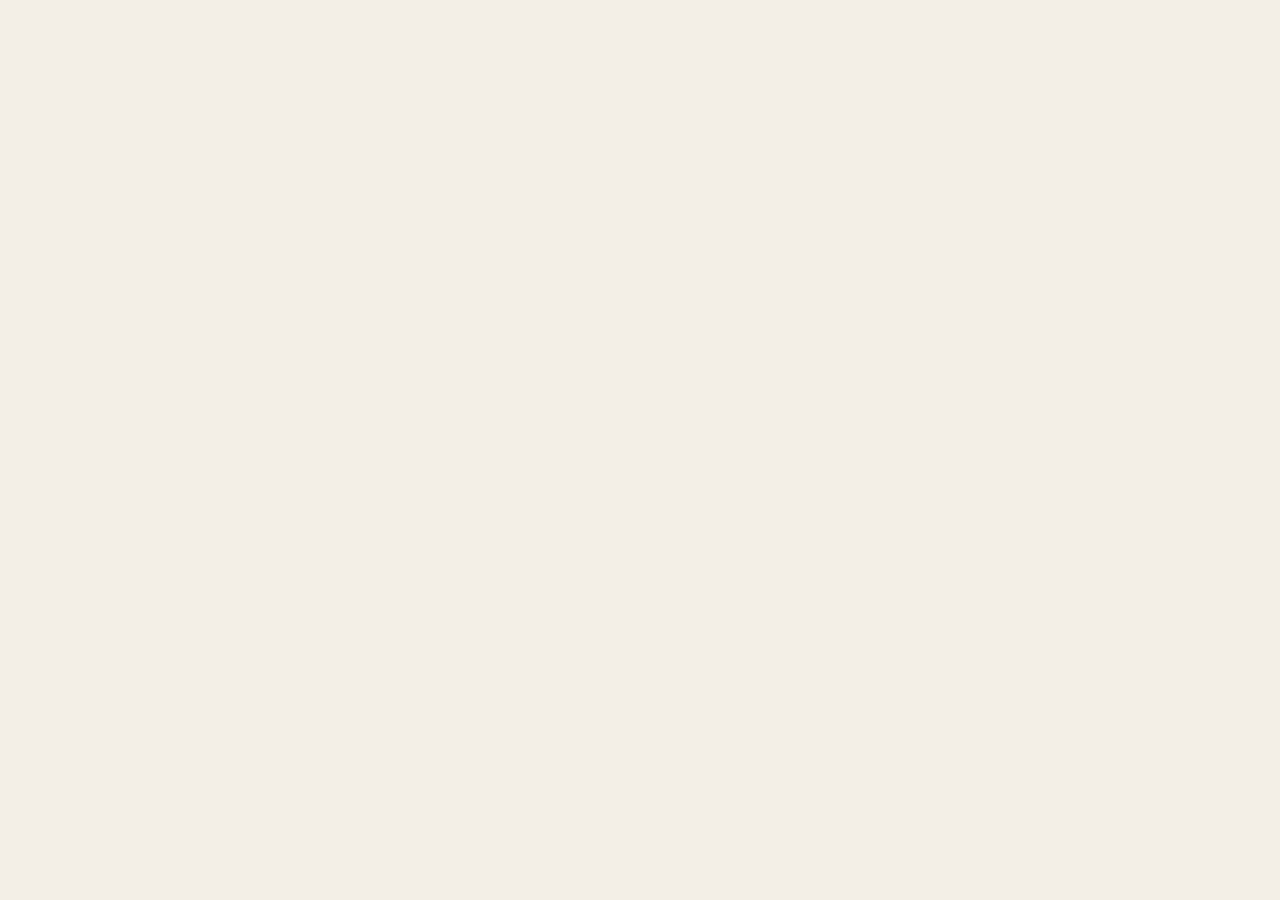
==== proyecto.html @ 6cf25ff2 "style: renderizar cita en el chat como una sutil tarjeta semitransparente" ====
<!DOCTYPE html>
<html lang="es">
<head>
  <meta charset="UTF-8">
  <meta name="viewport" content="width=device-width, initial-scale=1.0, viewport-fit=cover">
  <title>Readily</title>
  <meta name="description" content="Tu lector personal de PDFs con subrayados, notas y chat con IA.">
  <link rel="manifest" href="/manifest.json">
  <meta name="theme-color" content="#201E1B">
  <meta name="apple-mobile-web-app-capable" content="yes">
  <meta name="apple-mobile-web-app-status-bar-style" content="black-translucent">
  <meta name="apple-mobile-web-app-title" content="Readily">
  <link rel="apple-touch-icon" href="/icon-192.png">
  <link rel="stylesheet" href="https://cdn.jsdelivr.net/npm/pdfjs-dist@3.11.174/web/pdf_viewer.min.css">
  <style>
    :root {
      --paper:#F3EFE6;--ink:#262421;--ink-soft:#5B564E;
      --spine:#201E1B;--spine-text:#F3EFE6;
      --accent:#3F6E63;--accent-h:#34594f;--accent-soft:#DCE7E3;
      --line:#DDD5C4;--sidebar-bg:#FBF9F4;
      --serif:Georgia,"Iowan Old Style","Palatino Linotype",serif;
      --sans:-apple-system,BlinkMacSystemFont,"Segoe UI",Roboto,sans-serif;
      --r:10px;--shadow:0 8px 28px rgba(38,36,33,.1);
    }
    *,*::before,*::after{box-sizing:border-box;margin:0;padding:0}
    html,body{height:100%}
    body{font-family:var(--sans);color:var(--ink);background:var(--paper);-webkit-font-smoothing:antialiased}
    #app-root{min-height:100vh;display:flex;flex-direction:column}

    .loading-screen{flex:1;display:flex;flex-direction:column;align-items:center;justify-content:center;gap:18px}
    .spinner{width:38px;height:38px;border:3px solid var(--line);border-top-color:var(--accent);border-radius:50%;animation:spin .75s linear infinite}
    .loading-label{font-size:14px;color:var(--ink-soft)}
    @keyframes spin{to{transform:rotate(360deg)}}

    .screen{flex:1;display:flex;align-items:center;justify-content:center;padding:24px}
    .card{background:#fff;border:1px solid var(--line);border-radius:16px;padding:36px 32px;width:100%;max-width:420px;box-shadow:var(--shadow)}
    .card-logo{font-family:var(--serif);font-style:italic;font-size:30px;color:var(--accent);margin-bottom:2px}
    .card-tagline{color:var(--ink-soft);font-size:13px;margin-bottom:28px}
    .card h2{font-size:18px;font-weight:600;margin-bottom:6px}
    .card-hint{color:var(--ink-soft);font-size:13px;line-height:1.55;margin-bottom:22px}
    .field{margin-bottom:14px}
    .field label{display:block;font-size:12px;font-weight:500;color:var(--ink-soft);margin-bottom:5px}
    .field input{width:100%;padding:10px 13px;border:1px solid var(--line);border-radius:var(--r);font-size:14px;font-family:var(--sans);outline:none;transition:border-color .15s}
    .field input:focus{border-color:var(--accent)}
    .btn-primary{width:100%;background:var(--accent);color:#fff;border:none;padding:12px;border-radius:var(--r);font-size:14px;font-weight:500;cursor:pointer;margin-top:6px;transition:background .15s}
    .btn-primary:hover{background:var(--accent-h)}
    .btn-link{background:none;border:none;color:var(--accent);font-size:13px;cursor:pointer;padding:0;text-decoration:underline;margin-top:16px;display:block}
    .error-msg{color:#B4433A;font-size:13px;margin-top:10px;line-height:1.4}
    .ok-msg{color:var(--accent);font-size:13px;margin-top:10px;line-height:1.4}

    .library-wrap{flex:1;padding:44px 20px 60px;max-width:760px;margin:0 auto;width:100%}
    .library-header{display:flex;justify-content:space-between;align-items:flex-start;margin-bottom:32px}
    .library-title{font-family:var(--serif);font-style:italic;font-weight:400;font-size:30px}
    .library-title span{display:block;font-family:var(--sans);font-style:normal;font-size:13px;color:var(--ink-soft);font-weight:400;margin-top:3px}
    .library-actions{display:flex;gap:12px;align-items:center;margin-top:6px}
    .upload-btn{background:var(--accent);color:#fff;border:none;padding:10px 20px;border-radius:999px;font-size:13px;font-weight:500;cursor:pointer;white-space:nowrap}
    .upload-btn:hover{background:var(--accent-h)}
    .upload-btn input{display:none}
    .logout-link,.disconnect-btn{background:none;border:none;color:var(--ink-soft);font-size:12px;cursor:pointer;text-decoration:underline}
    .upload-progress{font-size:13px;color:var(--ink-soft);margin-bottom:14px;padding:10px 14px;background:#fff;border:1px solid var(--line);border-radius:var(--r);display:none}
    .doc-list{display:flex;flex-direction:column;gap:10px}
    .doc-item{display:flex;justify-content:space-between;align-items:center;background:#fff;border:1px solid var(--line);border-radius:12px;padding:17px 20px;cursor:pointer;transition:background .12s,transform .1s}
    .doc-item:hover{background:var(--accent-soft);transform:translateX(2px)}
    .doc-title{font-size:14px;font-weight:500;margin-bottom:3px}
    .doc-meta{font-size:12px;color:var(--ink-soft)}
    .doc-arrow{color:var(--ink-soft);font-size:18px}
    .empty-lib{color:var(--ink-soft);font-size:14px;text-align:center;padding:64px 20px;line-height:1.8}

    .reader-header{position:sticky;top:0;z-index:20}
    .spine{background:var(--spine);color:var(--spine-text);display:flex;align-items:center;gap:10px;padding:9px 16px;flex-wrap:wrap}
    .brand{font-family:var(--serif);font-style:italic;font-size:18px;margin-right:4px;white-space:nowrap;cursor:pointer;opacity:.85;user-select:none}
    .brand:hover{opacity:1}
    .spine-sep{width:1px;height:20px;background:rgba(255,255,255,.12);flex-shrink:0}
    .spine-btn{background:rgba(255,255,255,.07);border:1px solid rgba(255,255,255,.15);color:var(--spine-text);padding:6px 12px;border-radius:999px;font-size:13px;cursor:pointer;white-space:nowrap;line-height:1}
    .spine-btn:hover{background:rgba(255,255,255,.16)}
    .spine-btn:disabled{opacity:.3;cursor:not-allowed}
    .spine-btn.active{background:rgba(255,255,255,.18);border-color:rgba(255,255,255,.38)}
    .pagectl{display:flex;align-items:center;gap:6px;font-size:13px}
    .pagectl input{width:48px;text-align:center;padding:5px 4px;border-radius:7px;border:1px solid rgba(255,255,255,.22);background:rgba(255,255,255,.08);color:var(--spine-text);font-size:13px;outline:none}
    .page-total{font-size:13px;opacity:.55}
    .spacer{flex:1}
    .sync-dot{width:7px;height:7px;border-radius:50%;background:#7FAE8C;flex-shrink:0}
    .sync-dot.saving{background:#E9B949;animation:pulse 1s ease-in-out infinite}
    @keyframes pulse{0%,100%{opacity:.9}50%{opacity:.35}}

    .search-bar-row{background:#181512;padding:7px 14px;display:flex;gap:8px;align-items:center;border-top:1px solid rgba(255,255,255,.05)}
    .search-bar-row.hidden{display:none}
    .search-input{flex:1;background:rgba(255,255,255,.09);border:1px solid rgba(255,255,255,.18);color:var(--spine-text);border-radius:8px;padding:7px 12px;font-size:13px;font-family:var(--sans);outline:none}
    .search-input::placeholder{color:rgba(255,255,255,.38)}
    .search-count{font-size:12px;color:rgba(255,255,255,.45);white-space:nowrap;min-width:70px;text-align:right}
    .search-nav-btn{background:rgba(255,255,255,.07);border:1px solid rgba(255,255,255,.15);color:var(--spine-text);width:28px;height:28px;border-radius:6px;cursor:pointer;font-size:14px;display:flex;align-items:center;justify-content:center;flex-shrink:0}
    .search-nav-btn:disabled{opacity:.28;cursor:not-allowed}
    .search-results-panel{background:#fff;border:1px solid var(--line);border-top:none;max-height:210px;overflow-y:auto;box-shadow:0 10px 28px rgba(0,0,0,.13)}
    .srp-item{padding:9px 16px;border-bottom:1px solid var(--line);cursor:pointer;font-size:13px;display:flex;align-items:baseline;gap:10px}
    .srp-item:hover{background:var(--accent-soft)}
    .srp-item.active{background:#EEF4F2}
    .srp-page{font-size:11px;color:var(--ink-soft);background:var(--line);padding:2px 6px;border-radius:4px;flex-shrink:0;font-weight:500}
    .srp-snippet{flex:1;color:var(--ink-soft);overflow:hidden;text-overflow:ellipsis;white-space:nowrap}
    .srp-snippet em{background:rgba(233,185,73,.38);font-style:normal;color:var(--ink);padding:0 1px;border-radius:2px}

    .workspace{flex:1;display:flex;min-height:0;position:relative}
    .stage{flex:1;overflow:auto;display:flex;justify-content:center;padding:36px 16px}
    .page-frame{display:flex;gap:12px;align-items:flex-start}
    .page-wrap{position:relative;background:#fff;box-shadow:0 8px 32px rgba(38,36,33,.18)}
    .highlight-layer{position:absolute;inset:0;pointer-events:none}
    .hl-rect{position:absolute;mix-blend-mode:multiply;border-radius:2px;pointer-events:auto;cursor:pointer}

    /* ---- MUCHO más visible la selección de texto ---- */
    .textLayer ::selection{background:rgba(63,110,99,.55) !important}
    .textLayer ::-moz-selection{background:rgba(63,110,99,.55) !important}

    .selection-toolbar{position:absolute;display:flex;gap:6px;align-items:center;background:var(--spine);padding:7px 10px;border-radius:999px;box-shadow:0 8px 22px rgba(0,0,0,.28);z-index:30;transform:translate(-50%,-100%)}
    .selection-toolbar .swatch-dot{width:19px;height:19px;border-radius:50%;cursor:pointer;border:2px solid transparent;transition:transform .1s}
    .selection-toolbar .swatch-dot:hover{transform:scale(1.2);box-shadow:0 0 0 2px rgba(255,255,255,.35)}
    .selection-toolbar::after{content:'';position:absolute;left:50%;bottom:-5px;transform:translateX(-50%);border-width:5px 5px 0 5px;border-style:solid;border-color:var(--spine) transparent transparent transparent}
    .sel-divider{width:1px;height:16px;background:rgba(255,255,255,.22)}
    .explain-btn{background:rgba(255,255,255,.1);color:var(--spine-text);border:1px solid rgba(255,255,255,.28);border-radius:999px;padding:3px 10px;font-size:12px;cursor:pointer;white-space:nowrap}
    .explain-btn:hover{background:rgba(255,255,255,.2)}
    .margin-strip{width:14px;align-self:stretch;position:relative;border-left:1px dashed var(--line)}
    .tick{position:absolute;left:3px;width:8px;height:3px;border-radius:2px;cursor:pointer}
    .tick:hover{transform:scaleX(1.5)}

    .sidebar{width:300px;background:var(--sidebar-bg);border-left:1px solid var(--line);overflow:hidden;flex-shrink:0;display:flex;flex-direction:column}
    .sidebar.hidden{display:none}
    .sidebar-tabs{display:flex;border-bottom:1px solid var(--line);flex-shrink:0;overflow-x:auto}
    .sidebar-tabs::-webkit-scrollbar{display:none}
    .sidebar-tabs button{flex-shrink:0;background:none;border:none;padding:11px 8px;font-size:11.5px;cursor:pointer;color:var(--ink-soft);border-bottom:2px solid transparent;white-space:nowrap}
    .sidebar-tabs button.active{color:var(--ink);border-bottom-color:var(--accent);font-weight:600}
    .fc-badge{display:inline-block;background:var(--accent);color:#fff;border-radius:99px;font-size:9px;padding:1px 5px;margin-left:3px;font-weight:700;vertical-align:middle}
    .sidebar-body{flex:1;overflow-y:auto;display:flex;flex-direction:column}

    .hl-item{padding:11px 14px;border-bottom:1px solid var(--line);display:flex;gap:8px;cursor:pointer;transition:background .1s}
    .hl-item:hover{background:var(--accent-soft)}
    .hl-item.flash{background:var(--accent-soft)}
    .hl-bar{width:4px;border-radius:2px;flex-shrink:0;margin-top:2px}
    .hl-body{flex:1;min-width:0}
    .hl-page{font-size:11px;color:var(--ink-soft);margin-bottom:3px}
    .hl-text{font-size:13px;line-height:1.45}
    .hl-note{margin-top:7px;width:100%;font-size:12px;font-family:var(--sans);padding:6px 8px;border:1px solid var(--line);border-radius:7px;resize:vertical;min-height:34px;outline:none;background:#fff}
    .hl-note:focus{border-color:var(--accent)}
    .hl-actions{display:flex;gap:8px;margin-top:6px}
    .hl-actions button{background:none;border:none;color:var(--ink-soft);font-size:11px;cursor:pointer;padding:0;text-decoration:underline}
    .hl-actions button:hover{color:#B4433A}
    .empty-sidebar{padding:22px 18px;font-size:13px;color:var(--ink-soft);line-height:1.65}

    .toc-entry{display:flex;align-items:baseline;gap:8px;padding:9px 14px;border-bottom:1px solid var(--line);cursor:pointer;font-size:13px;line-height:1.4}
    .toc-entry:hover{background:var(--accent-soft)}
    .toc-title{flex:1}
    .toc-entry.d0{font-weight:600}
    .toc-entry.d1,.toc-entry.d2{color:var(--ink-soft);font-size:12px}

    /* ---- FLASHCARDS 3D ---- */
    .fc-container{padding:16px;display:flex;flex-direction:column;gap:14px}
    .fc-nav{display:flex;align-items:center;justify-content:center;gap:14px}
    .fc-nav-btn{background:var(--accent-soft);border:none;color:var(--ink);width:32px;height:32px;border-radius:50%;cursor:pointer;font-size:18px;display:flex;align-items:center;justify-content:center}
    .fc-nav-btn:hover{background:var(--accent);color:#fff}
    .fc-count{font-size:13px;color:var(--ink-soft);min-width:50px;text-align:center}
    .fc-card{perspective:1200px;cursor:pointer;min-height:190px}
    .fc-inner{width:100%;min-height:190px;position:relative;transform-style:preserve-3d;transition:transform .55s cubic-bezier(.4,0,.2,1)}
    .fc-card.flipped .fc-inner{transform:rotateY(180deg)}
    .fc-front,.fc-back{position:absolute;inset:0;backface-visibility:hidden;border-radius:14px;padding:20px 18px;display:flex;flex-direction:column;align-items:center;justify-content:center}
    .fc-front{background:var(--spine);color:var(--spine-text)}
    .fc-back{background:#fff;border:1px solid var(--line);transform:rotateY(180deg);overflow-y:auto;justify-content:flex-start;align-items:flex-start}
    .fc-term{font-family:var(--serif);font-style:italic;font-size:22px;text-align:center;line-height:1.3}
    .fc-tap-hint{font-size:11px;opacity:.4;margin-top:10px}
    .fc-back-text{font-size:13px;line-height:1.6;color:var(--ink);white-space:pre-wrap;word-break:break-word}
    .fc-delete-btn{background:none;border:1px solid var(--line);color:var(--ink-soft);padding:7px 14px;border-radius:8px;cursor:pointer;font-size:12px;align-self:center}
    .fc-delete-btn:hover{border-color:#B4433A;color:#B4433A}

    /* ---- CHAT ---- */
    .chat-panel{display:flex;flex-direction:column;height:100%}
    .thread-bar{display:flex;align-items:center;gap:6px;padding:7px 10px;border-bottom:1px solid var(--line);flex-shrink:0}
    .thread-bar select{flex:1;font-size:12px;font-family:var(--sans);border:1px solid var(--line);border-radius:6px;padding:5px 7px;background:#fff;color:var(--ink);cursor:pointer;outline:none;min-width:0}
    .thread-btn{background:none;border:1px solid var(--line);color:var(--ink-soft);width:26px;height:26px;border-radius:6px;cursor:pointer;font-size:13px;display:flex;align-items:center;justify-content:center;flex-shrink:0}
    .thread-btn:hover{background:var(--accent-soft);border-color:var(--accent)}
    .thread-btn.danger:hover{background:rgba(180,67,58,.1);border-color:#B4433A;color:#B4433A}
    .chat-header-bar{display:flex;justify-content:space-between;align-items:center;padding:7px 12px;border-bottom:1px solid var(--line);flex-shrink:0}
    .chat-header-bar span{font-size:12px;color:var(--ink-soft)}
    .chat-action-btn{background:none;border:none;color:var(--ink-soft);font-size:11px;cursor:pointer;text-decoration:underline}
    .chat-action-btn.danger:hover{color:#B4433A}
    .chat-key-setup{padding:22px 18px;font-size:13px;color:var(--ink-soft);line-height:1.65}
    .chat-key-setup strong{color:var(--ink)}
    .chat-key-setup a{color:var(--accent)}
    .chat-key-input{width:100%;padding:9px 11px;border:1px solid var(--line);border-radius:var(--r);font-size:13px;font-family:var(--sans);margin:12px 0 10px;outline:none}
    .chat-key-input:focus{border-color:var(--accent)}
    .chat-messages{flex:1;overflow-y:auto;padding:14px 12px;display:flex;flex-direction:column;gap:10px}
    .chat-msg{font-size:13px;line-height:1.55;padding:9px 13px;border-radius:12px;max-width:93%;white-space:pre-wrap;word-break:break-word}
    .chat-msg.user{align-self:flex-end;background:var(--accent);color:#fff;border-radius:12px 12px 3px 12px}
    .chat-msg.model{align-self:flex-start;background:#fff;border:1px solid var(--line);border-radius:12px 12px 12px 3px}
    .chat-msg.pending{color:var(--ink-soft);font-style:italic;background:#fff;border:1px solid var(--line)}
    .chat-cite-block{background:rgba(255,255,255,0.2);color:#fff;padding:6px 10px;border-radius:8px;font-size:11px;font-style:italic;margin-bottom:8px;border-left:3px solid rgba(255,255,255,0.5);display:-webkit-box;-webkit-line-clamp:3;-webkit-box-orient:vertical;overflow:hidden;text-overflow:ellipsis}
    .chat-empty{padding:22px 18px;font-size:13px;color:var(--ink-soft);line-height:1.65}
    .chat-input-row{display:flex;gap:7px;padding:10px;border-top:1px solid var(--line);flex-shrink:0}
    .chat-textarea{flex:1;resize:none;border:1px solid var(--line);border-radius:var(--r);padding:8px 11px;font-family:var(--sans);font-size:13px;min-height:38px;max-height:100px;outline:none;line-height:1.4}
    .chat-textarea:focus{border-color:var(--accent)}
    .chat-send-btn{background:var(--accent);color:#fff;border:none;border-radius:var(--r);padding:0 14px;cursor:pointer;font-size:13px;align-self:flex-end;height:38px}
    .chat-send-btn:hover{background:var(--accent-h)}
    .chat-send-btn:disabled{opacity:.45;cursor:not-allowed}

    /* ---- PANEL FLOTANTE de explicación (NO bloquea lectura) ---- */
    .explain-panel{position:fixed;bottom:20px;right:20px;width:420px;max-height:70vh;background:#fff;border:1px solid var(--line);border-radius:16px;box-shadow:0 16px 60px rgba(0,0,0,.22);z-index:100;display:flex;flex-direction:column;animation:panelIn .25s ease}
    @keyframes panelIn{from{transform:translateY(30px) scale(.96);opacity:0}to{transform:translateY(0) scale(1);opacity:1}}
    .explain-panel-header{display:flex;justify-content:space-between;align-items:flex-start;padding:16px 18px 12px;border-bottom:1px solid var(--line);flex-shrink:0}
    .explain-panel-term{font-family:var(--serif);font-style:italic;font-size:18px;color:var(--ink);font-weight:400;line-height:1.25;flex:1;margin-right:10px}
    .explain-panel-page{font-size:11px;color:var(--ink-soft);margin-top:3px}
    .explain-panel-close{background:none;border:1px solid var(--line);color:var(--ink-soft);width:28px;height:28px;border-radius:50%;cursor:pointer;font-size:13px;display:flex;align-items:center;justify-content:center;flex-shrink:0}
    .explain-panel-close:hover{background:var(--accent-soft);color:var(--ink)}
    .explain-panel-body{flex:1;overflow-y:auto;padding:16px 18px;font-size:14px;line-height:1.7;color:var(--ink)}
    .explain-panel-body .explain-loading{display:flex;align-items:center;gap:12px;color:var(--ink-soft);font-size:13px;padding:10px 0}
    .explain-panel-body .spinner{width:22px;height:22px;border-width:2px}
    .explain-panel-body .explain-text{white-space:pre-wrap;word-break:break-word}
    .explain-panel-footer{display:flex;gap:8px;padding:12px 18px;border-top:1px solid var(--line);flex-shrink:0}
    .epf-btn{flex:1;padding:9px 10px;border-radius:8px;font-size:12px;font-weight:500;cursor:pointer;text-align:center;border:1px solid var(--line);background:#fff;color:var(--ink);transition:all .12s}
    .epf-btn:hover{background:var(--accent-soft);border-color:var(--accent)}
    .epf-btn.primary{background:var(--accent);color:#fff;border-color:var(--accent)}
    .epf-btn.primary:hover{background:var(--accent-h)}
    .epf-btn:disabled{opacity:.4;cursor:not-allowed}
    /* ---- POPUP DE PREGUNTA (aparece cerca de la selección) ---- */
    .ask-popup{position:fixed;bottom:20px;right:20px;width:380px;background:#fff;border:1px solid var(--line);border-radius:14px;box-shadow:0 16px 60px rgba(0,0,0,.22);z-index:100;display:flex;flex-direction:column;animation:panelIn .2s ease;overflow:hidden}
    .ask-popup-header{padding:12px 16px 10px;border-bottom:1px solid var(--line);display:flex;justify-content:space-between;align-items:center;gap:8px;flex-shrink:0}
    .ask-popup-cite{font-size:12px;color:var(--ink-soft);font-style:italic;flex:1;overflow:hidden;text-overflow:ellipsis;white-space:nowrap}
    .ask-popup-cite strong{color:var(--ink);font-style:normal}
    .ask-popup-close{background:none;border:none;color:var(--ink-soft);cursor:pointer;font-size:16px;padding:0;line-height:1;flex-shrink:0}
    .ask-popup-close:hover{color:var(--ink)}
    .ask-popup-body{padding:12px 16px;display:flex;gap:8px;align-items:flex-end}
    .ask-popup-input{flex:1;resize:none;border:1px solid var(--line);border-radius:10px;padding:9px 12px;font-family:var(--sans);font-size:13px;min-height:70px;max-height:140px;outline:none;line-height:1.5;color:var(--ink)}
    .ask-popup-input:focus{border-color:var(--accent);box-shadow:0 0 0 3px rgba(63,110,99,.1)}
    .ask-popup-input::placeholder{color:var(--ink-soft)}
    .ask-popup-send{background:var(--accent);color:#fff;border:none;border-radius:10px;width:38px;height:38px;cursor:pointer;font-size:16px;display:flex;align-items:center;justify-content:center;flex-shrink:0;transition:background .12s}
    .ask-popup-send:hover{background:var(--accent-h)}
    @media(max-width:520px){.ask-popup{left:10px;right:10px;width:auto}}
  </style>
</head>
<body>
<div id="app-root"></div>

<script src="https://cdn.jsdelivr.net/npm/@supabase/supabase-js@2"></script>
<script src="https://cdnjs.cloudflare.com/ajax/libs/pdf.js/3.11.174/pdf.min.js"></script>
<script>
'use strict';

if ('serviceWorker' in navigator) {
  window.addEventListener('load', () => navigator.serviceWorker.register('/sw.js').catch(() => {}));
}
pdfjsLib.GlobalWorkerOptions.workerSrc = 'https://cdnjs.cloudflare.com/ajax/libs/pdf.js/3.11.174/pdf.worker.min.js';

const COLORS = [
  { name:'ámbar', hex:'#E9B949' }, { name:'salvia', hex:'#7FAE8C' },
  { name:'rosa',  hex:'#D98CAA' }, { name:'cielo',  hex:'#7CB2D9' },
];
const GEMINI_KEY_LS  = 'readily_gemini_key';
const SB_URL_LS      = 'readily_sb_url';
const SB_KEY_LS      = 'readily_sb_key';
const GEMINI_API     = 'https://generativelanguage.googleapis.com/v1beta/models/gemini-2.5-flash:generateContent';
const MAX_CTX        = 30;

const state = {
  view:'connect', sb:null, session:null,
  authMode:'login', authError:'',
  documents:[], currentDoc:null,
  pdf:null, pageNum:1, numPages:0, scale:1.25,
  highlights:[], sidebarOpen:true, saving:false,
  sidebarTab:'highlights',
  geminiKey: localStorage.getItem(GEMINI_KEY_LS) || '',
  chatMessages:[], docFullText:'', chatBusy:false,
  chatThreads:[], currentThreadId:null,
  searchQuery:'', searchResults:[], searchResultIdx:-1,
  searchBarOpen:false, searchIndex:[],
  tocEntries:[],
  flashcards:[], flashcardIdx:0,
  chatCitation:'',
  // Explain panel state — persiste mientras lees
  explainTerm:'', explainText:'', explainPage:0, explainVisible:false, explainLoading:false,
};

const root = document.getElementById('app-root');
const uid  = () => 'h' + Math.random().toString(36).slice(2, 10);
const esc  = s => String(s).replace(/[&<>"]/g, c => ({'&':'&amp;','<':'&lt;','>':'&gt;','"':'&quot;'}[c]));

// ---- Limpiar texto seleccionado del PDF ----
function cleanSelectedText(raw, pageNum) {
  // 1. Normalizar espacios y puntos sueltos
  let t = raw.replace(/\s+/g, ' ').trim();
  // 2. Quitar puntos aislados al inicio/final (artefactos de PDF)
  t = t.replace(/^[.\s]+/, '').replace(/[.\s]+$/, '');
  // 3. Si el texto es muy corto y parece cortado, intentar buscar la palabra completa en el índice
  if (t.length < 20 && state.searchIndex.length > 0) {
    const pageData = state.searchIndex.find(p => p.page === pageNum);
    if (pageData) {
      const idx = pageData.text.toLowerCase().indexOf(t.toLowerCase());
      if (idx !== -1) {
        // Expandir a la palabra completa (bordes de palabra)
        let start = idx, end = idx + t.length;
        while (start > 0 && /\S/.test(pageData.text[start - 1])) start--;
        while (end < pageData.text.length && /\S/.test(pageData.text[end])) end++;
        t = pageData.text.slice(start, end).trim();
      }
    }
  }
  return t;
}

// ============================================================
function render() {
  if (state.view === 'connect') return renderConnect();
  if (state.view === 'auth')    return renderAuth();
  if (state.view === 'library') return renderLibrary();
  if (state.view === 'reader')  return renderReaderShell();
  renderLoading();
}

function renderLoading(label = 'Cargando…') {
  root.innerHTML = `<div class="loading-screen"><div class="spinner"></div><span class="loading-label">${esc(label)}</span></div>`;
}

// ============================================================
// Connect
// ============================================================
function renderConnect() {
  root.innerHTML = `
    <div class="screen"><div class="card">
      <div class="card-logo">Readily</div>
      <div class="card-tagline">Tu lector personal de PDFs</div>
      <h2>Conecta tu nube</h2>
      <p class="card-hint">Pega los datos de tu proyecto Supabase (Settings → API). Se guardan en tu navegador.</p>
      <div class="field"><label>Project URL</label><input id="sb-url" placeholder="https://xxxx.supabase.co" value="${esc(localStorage.getItem(SB_URL_LS)||'')}"></div>
      <div class="field"><label>Anon public key</label><input id="sb-key" placeholder="eyJhbGciOi…" value="${esc(localStorage.getItem(SB_KEY_LS)||'')}"></div>
      <button class="btn-primary" id="connect-btn">Conectar y recordar</button>
      <div class="error-msg" id="connect-error"></div>
    </div></div>`;
  document.getElementById('connect-btn').onclick = async () => {
    const url = document.getElementById('sb-url').value.trim();
    const key = document.getElementById('sb-key').value.trim();
    const err = document.getElementById('connect-error');
    if (!url || !key) { err.textContent = 'Completa ambos campos.'; return; }
    try {
      state.sb = window.supabase.createClient(url, key);
      const { data: { session } } = await state.sb.auth.getSession();
      localStorage.setItem(SB_URL_LS, url);
      localStorage.setItem(SB_KEY_LS, key);
      state.session = session;
      state.view = session ? 'library' : 'auth';
      if (session) await loadDocuments();
      render();
    } catch (e) { err.textContent = 'Error: ' + e.message; }
  };
}

// ============================================================
// Auth
// ============================================================
function renderAuth() {
  const isLogin = state.authMode === 'login';
  root.innerHTML = `
    <div class="screen"><div class="card">
      <div class="card-logo">Readily</div>
      <div class="card-tagline">Tu lector personal de PDFs</div>
      <h2>${isLogin ? 'Inicia sesión' : 'Crea tu cuenta'}</h2>
      <p class="card-hint">Tus documentos quedan protegidos en tu nube personal.</p>
      <div class="field"><label>Correo</label><input id="auth-email" type="email" placeholder="tu@correo.com"></div>
      <div class="field"><label>Contraseña</label><input id="auth-pass" type="password" placeholder="••••••••"></div>
      <button class="btn-primary" id="auth-btn">${isLogin ? 'Entrar' : 'Crear cuenta'}</button>
      <div id="auth-msg" class="${state.authError?.startsWith('Cuenta') ? 'ok-msg' : 'error-msg'}">${state.authError || ''}</div>
      <button class="btn-link" id="auth-switch">${isLogin ? '¿No tienes cuenta? Regístrate' : '¿Ya tienes cuenta? Inicia sesión'}</button>
    </div></div>`;
  document.getElementById('auth-switch').onclick = () => { state.authMode = isLogin ? 'signup' : 'login'; state.authError = ''; render(); };
  document.getElementById('auth-btn').onclick = async () => {
    const email = document.getElementById('auth-email').value.trim();
    const pass = document.getElementById('auth-pass').value;
    const msg = document.getElementById('auth-msg');
    msg.textContent = '';
    const { data, error } = await state.sb.auth[isLogin ? 'signInWithPassword' : 'signUp']({ email, password: pass });
    if (error) { msg.className = 'error-msg'; msg.textContent = error.message; return; }
    if (!isLogin && !data.session) { state.authError = 'Cuenta creada — revisa tu correo.'; state.authMode = 'login'; render(); return; }
    state.session = data.session; state.view = 'library'; await loadDocuments(); render();
  };
}

// ============================================================
// Library
// ============================================================
async function loadDocuments() {
  const { data } = await state.sb.from('documents').select('*').order('created_at', { ascending: false });
  state.documents = data || [];
}

function renderLibrary() {
  root.innerHTML = `
    <div class="library-wrap">
      <div class="library-header">
        <h1 class="library-title">Readily<span>Tu biblioteca personal</span></h1>
        <div class="library-actions">
          <label class="upload-btn">+ Subir PDF<input id="upload-input" type="file" accept="application/pdf" multiple></label>
          <button class="logout-link" id="logout-btn">Cerrar sesión</button>
        </div>
      </div>
      <div class="upload-progress" id="upload-progress"></div>
      <div class="doc-list" id="doc-list">
        ${state.documents.length === 0
          ? '<div class="empty-lib">📚<br><br>Tu biblioteca está vacía.<br>Sube tu primer PDF.</div>'
          : state.documents.map(d => `
            <div class="doc-item" data-id="${d.id}">
              <div><div class="doc-title">${esc(d.title)}</div><div class="doc-meta">${d.num_pages||''} páginas</div></div>
              <span class="doc-arrow">→</span>
            </div>`).join('')}
      </div>
      <div style="text-align:center;margin-top:36px"><button class="disconnect-btn" id="disc-btn">Cambiar base de datos</button></div>
    </div>`;
  document.getElementById('upload-input').onchange = onUpload;
  document.getElementById('logout-btn').onclick = async () => { await state.sb.auth.signOut(); state.session=null; state.view='auth'; render(); };
  document.getElementById('disc-btn').onclick = () => { localStorage.removeItem(SB_URL_LS); localStorage.removeItem(SB_KEY_LS); state.sb=null; state.session=null; state.view='connect'; render(); };
  document.querySelectorAll('.doc-item').forEach(el => el.onclick = () => openDocument(el.dataset.id));
}

async function onUpload(e) {
  const files = Array.from(e.target.files); if (!files.length) return;
  const prog = document.getElementById('upload-progress'); prog.style.display = 'block';
  for (let i = 0; i < files.length; i++) {
    const f = files[i]; prog.textContent = `Subiendo ${i+1}/${files.length}: ${f.name}…`;
    const path = `${state.session.user.id}/${Date.now()}_${f.name}`;
    const { error } = await state.sb.storage.from('pdfs').upload(path, f);
    if (error) { alert('Error: ' + error.message); continue; }
    const buf = await f.arrayBuffer();
    const pdf = await pdfjsLib.getDocument({ data: buf }).promise;
    await state.sb.from('documents').insert({ title: f.name.replace(/\.pdf$/i,''), storage_path: path, num_pages: pdf.numPages, user_id: state.session.user.id });
  }
  prog.style.display = 'none'; await loadDocuments(); renderLibrary();
}

// ============================================================
// Open document
// ============================================================
async function openDocument(docId) {
  renderLoading('Abriendo documento…');
  const doc = state.documents.find(d => d.id === docId);
  if (!doc) { state.view = 'library'; render(); return; }
  state.currentDoc = doc;
  try {
    const { data: fd, error: dlE } = await state.sb.storage.from('pdfs').download(doc.storage_path);
    if (dlE) throw dlE;
    state.pdf = await pdfjsLib.getDocument({ data: await fd.arrayBuffer() }).promise;
    state.numPages = state.pdf.numPages;

    const { data: prog } = await state.sb.from('reading_progress').select('page').eq('document_id', docId).maybeSingle();
    state.pageNum = prog?.page || 1;

    const { data: hls } = await state.sb.from('highlights').select('*').eq('document_id', docId);
    state.highlights = (hls||[]).map(h => ({ id:h.id, page:h.page, rects:h.rects, color:h.color, text:h.text, note:h.note||'' }));

    // Threads
    let threadsError = null;
    let { data: threads, error: tErr } = await state.sb.from('chat_threads').select('*').eq('document_id', docId).order('created_at');
    threadsError = tErr;
    if (threads && threads.length > 0) {
      state.chatThreads = threads; state.currentThreadId = threads[0].id;
    } else {
      const { data: nt, error: ntErr } = await state.sb.from('chat_threads').insert({ document_id: docId, title: 'Chat General', user_id: state.session.user.id }).select().single();
      if (ntErr) threadsError = ntErr;
      if (nt) {
        state.chatThreads = [nt]; state.currentThreadId = nt.id;
        await state.sb.from('chat_messages').update({ thread_id: nt.id }).eq('document_id', docId).is('thread_id', null);
      } else {
        state.chatThreads = []; state.currentThreadId = null;
      }
    }
    if (threadsError) {
      console.warn("Supabase chat_threads warning:", threadsError);
      alert("Aviso de Base de Datos (Chats):\n" + threadsError.message + "\n\n¿Ejecutaste el SQL de migración en Supabase?");
    }
    await loadThreadMsgs(state.currentThreadId);

    state.tocEntries = (await state.pdf.getOutline()) || [];

    // Flashcards (tabla puede no existir aún)
    try {
      const { data: fcs } = await state.sb.from('flashcards').select('*').eq('document_id', docId).order('created_at');
      state.flashcards = fcs || [];
    } catch (_) { state.flashcards = []; }
    state.flashcardIdx = 0;

    state.searchQuery=''; state.searchResults=[]; state.searchResultIdx=-1; state.searchBarOpen=false; state.searchIndex=[];
    state.explainVisible=false; state.explainText=''; state.explainTerm='';

    renderLoading('Indexando texto…');
    state.docFullText = await extractFullText(state.pdf);
    state.view = 'reader'; renderReaderShell();
  } catch (err) { alert('Error: ' + err.message); state.view = 'library'; render(); }
}

async function loadThreadMsgs(threadId) {
  if (!threadId) { state.chatMessages = []; return; }
  const { data } = await state.sb.from('chat_messages').select('role,content').eq('thread_id', threadId).order('created_at');
  state.chatMessages = (data||[]).map(m => ({ role: m.role, text: m.content }));
}

async function extractFullText(pdf) {
  const MAX = 400_000; let out = ''; state.searchIndex = [];
  for (let i = 1; i <= pdf.numPages; i++) {
    const p = await pdf.getPage(i); const c = await p.getTextContent();
    const t = c.items.map(it => it.str).join(' ');
    state.searchIndex.push({ page: i, text: t });
    out += `\n\n[Página ${i}]\n${t}`;
    if (out.length > MAX) { out = out.slice(0, MAX) + '\n[…truncado…]'; break; }
  }
  return out;
}

// ============================================================
// Reader shell
// ============================================================
function renderReaderShell() {
  root.innerHTML = `
    <div class="reader-header" id="reader-header">
      <div class="spine" id="spine"></div>
      <div class="search-bar-row hidden" id="search-bar-row"></div>
      <div id="search-results-panel"></div>
    </div>
    <div class="workspace">
      <div class="stage" id="stage">
        <div class="page-frame">
          <div class="page-wrap" id="page-wrap"></div>
          <div class="margin-strip" id="margin-strip"></div>
        </div>
      </div>
      <div class="sidebar ${state.sidebarOpen?'':'hidden'}" id="sidebar"></div>
    </div>`;
  renderToolbar(); renderSidebar(); renderPage(state.pageNum);
  if (state.explainVisible) renderExplainPanel();
}

// ============================================================
// Toolbar
// ============================================================
function renderToolbar() {
  const s = document.getElementById('spine'); if (!s) return;
  s.innerHTML = `
    <span class="brand" id="back-lib">← Readily</span><div class="spine-sep"></div>
    <div class="pagectl">
      <button class="spine-btn" id="pp" ${state.pageNum<=1?'disabled':''}>‹</button>
      <input id="pi" type="number" min="1" max="${state.numPages}" value="${state.pageNum}">
      <span class="page-total">/ ${state.numPages}</span>
      <button class="spine-btn" id="np" ${state.pageNum>=state.numPages?'disabled':''}>›</button>
    </div><div class="spine-sep"></div>
    <button class="spine-btn" id="zo">A−</button>
    <button class="spine-btn" id="zi">A+</button>
    <button class="spine-btn ${state.searchBarOpen?'active':''}" id="st">🔍</button>
    <div class="spacer"></div>
    <span class="sync-dot ${state.saving?'saving':''}" title="${state.saving?'Guardando…':'Guardado'}"></span>
    <button class="spine-btn" id="ts">${state.sidebarOpen?'Ocultar notas':'Ver notas'}</button>`;
  document.getElementById('back-lib').onclick = () => { state.view='library'; renderLibrary(); };
  document.getElementById('pp').onclick = () => goToPage(state.pageNum-1);
  document.getElementById('np').onclick = () => goToPage(state.pageNum+1);
  document.getElementById('pi').onchange = e => goToPage(parseInt(e.target.value)||1);
  document.getElementById('zi').onclick = () => { state.scale=Math.min(state.scale+.2,3); renderPage(state.pageNum); };
  document.getElementById('zo').onclick = () => { state.scale=Math.max(state.scale-.2,.5); renderPage(state.pageNum); };
  document.getElementById('st').onclick = toggleSearchBar;
  document.getElementById('ts').onclick = () => { state.sidebarOpen=!state.sidebarOpen; document.getElementById('sidebar')?.classList.toggle('hidden',!state.sidebarOpen); renderToolbar(); };
}

// ============================================================
// Search
// ============================================================
function toggleSearchBar() {
  state.searchBarOpen=!state.searchBarOpen; renderToolbar();
  const r=document.getElementById('search-bar-row'); if(!r) return;
  r.classList.toggle('hidden',!state.searchBarOpen);
  if(state.searchBarOpen){renderSearchBar();setTimeout(()=>document.getElementById('si')?.focus(),40)}
  else{state.searchResults=[];state.searchQuery='';renderSRP()}
}
function renderSearchBar() {
  const r=document.getElementById('search-bar-row');if(!r)return;
  const c=state.searchResults.length,i=state.searchResultIdx;
  r.innerHTML=`<input class="search-input" id="si" placeholder="Buscar…" value="${esc(state.searchQuery)}">
    <span class="search-count">${c>0?`${i+1}/${c}`:(state.searchQuery?'Sin resultados':'')}</span>
    <button class="search-nav-btn" id="sp" ${c===0?'disabled':''}>‹</button>
    <button class="search-nav-btn" id="sn" ${c===0?'disabled':''}>›</button>`;
  let deb;
  document.getElementById('si').oninput=e=>{state.searchQuery=e.target.value;clearTimeout(deb);deb=setTimeout(()=>{doSearch(state.searchQuery);renderSearchBar();renderSRP()},260)};
  document.getElementById('si').onkeydown=e=>{if(e.key==='Escape'){state.searchBarOpen=false;toggleSearchBar()}if(e.key==='Enter')navSearch(e.shiftKey?-1:1)};
  document.getElementById('sp').onclick=()=>navSearch(-1);
  document.getElementById('sn').onclick=()=>navSearch(1);
}
function doSearch(q){
  q=q.trim().toLowerCase();if(!q){state.searchResults=[];state.searchResultIdx=-1;return}
  const res=[];
  for(const{page,text}of state.searchIndex){const lc=text.toLowerCase();let p=0,m=0;while(m<3){const i=lc.indexOf(q,p);if(i===-1)break;
    const s=Math.max(0,i-40),e=Math.min(text.length,i+q.length+60);
    res.push({page,snippet:`${s>0?'…':''}${esc(text.slice(s,i))}<em>${esc(text.slice(i,i+q.length))}</em>${esc(text.slice(i+q.length,e))}${e<text.length?'…':''}`});
    p=i+q.length;m++}}
  state.searchResults=res;state.searchResultIdx=res.length>0?0:-1;
  if(res.length>0)goToPage(res[0].page);
}
function navSearch(d){if(!state.searchResults.length)return;state.searchResultIdx=(state.searchResultIdx+d+state.searchResults.length)%state.searchResults.length;goToPage(state.searchResults[state.searchResultIdx].page);renderSearchBar();renderSRP()}
function renderSRP(){const p=document.getElementById('search-results-panel');if(!p)return;if(!state.searchBarOpen||!state.searchResults.length){p.innerHTML='';return}
  p.innerHTML=`<div class="search-results-panel">${state.searchResults.map((r,i)=>`<div class="srp-item ${i===state.searchResultIdx?'active':''}" data-i="${i}"><span class="srp-page">p.${r.page}</span><span class="srp-snippet">${r.snippet}</span></div>`).join('')}</div>`;
  p.querySelectorAll('.srp-item').forEach(el=>el.onclick=()=>{state.searchResultIdx=+el.dataset.i;goToPage(state.searchResults[state.searchResultIdx].page);renderSearchBar();renderSRP()});
}

// ============================================================
// Sidebar
// ============================================================
function renderSidebar() {
  const sb = document.getElementById('sidebar'); if (!sb) return;
  const hasToc = state.tocEntries.length > 0;
  const fc = state.flashcards.length;
  sb.innerHTML = `
    <div class="sidebar-tabs">
      <button id="t-hl" class="${state.sidebarTab==='highlights'?'active':''}">Subrayados</button>
      ${hasToc?`<button id="t-toc" class="${state.sidebarTab==='toc'?'active':''}">Índice</button>`:''}
      <button id="t-chat" class="${state.sidebarTab==='chat'?'active':''}">Chat IA</button>
      <button id="t-fc" class="${state.sidebarTab==='flashcards'?'active':''}">Tarjetas${fc>0?` <span class="fc-badge">${fc}</span>`:''}</button>
    </div>
    <div class="sidebar-body" id="sb-body"></div>`;
  document.getElementById('t-hl').onclick=()=>{state.sidebarTab='highlights';renderSidebar()};
  if(hasToc)document.getElementById('t-toc').onclick=()=>{state.sidebarTab='toc';renderSidebar()};
  document.getElementById('t-chat').onclick=()=>{state.sidebarTab='chat';renderSidebar()};
  document.getElementById('t-fc').onclick=()=>{state.sidebarTab='flashcards';renderSidebar()};
  if(state.sidebarTab==='highlights')renderHlTab();
  else if(state.sidebarTab==='toc')renderTocTab();
  else if(state.sidebarTab==='chat')renderChatTab();
  else renderFcTab();
}

// ---- Highlights ----
function renderHlTab(){
  const b=document.getElementById('sb-body');
  if(!state.highlights.length){b.innerHTML='<div class="empty-sidebar">Selecciona texto en el documento para crear tu primer subrayado.</div>';return}
  const sorted=[...state.highlights].sort((a,c)=>a.page-c.page);
  b.innerHTML=sorted.map(h=>`<div class="hl-item" data-j="${h.page}" data-id="${h.id}"><div class="hl-bar" style="background:${h.color}"></div><div class="hl-body"><div class="hl-page">Página ${h.page}</div><div class="hl-text">"${esc(h.text.length>140?h.text.slice(0,140)+'…':h.text)}"</div><textarea class="hl-note" data-nid="${h.id}" placeholder="Agregar nota…">${esc(h.note||'')}</textarea><div class="hl-actions"><button class="hl-del" data-did="${h.id}">Eliminar</button></div></div></div>`).join('');
  b.querySelectorAll('.hl-item').forEach(it=>it.onclick=e=>{if(e.target.tagName==='TEXTAREA'||e.target.classList.contains('hl-del'))return;goToPage(+it.dataset.j)});
  b.querySelectorAll('.hl-note').forEach(ta=>{ta.onclick=e=>e.stopPropagation();ta.onchange=async e=>{const h=state.highlights.find(x=>x.id===e.target.dataset.nid);if(!h)return;h.note=e.target.value;setSaving(true);await state.sb.from('highlights').update({note:h.note}).eq('id',h.id);setSaving(false)}});
  b.querySelectorAll('.hl-del').forEach(bt=>bt.onclick=async e=>{e.stopPropagation();const id=bt.dataset.did;state.highlights=state.highlights.filter(h=>h.id!==id);renderSidebar();drawHL(state.pageNum);drawMS(state.pageNum);setSaving(true);await state.sb.from('highlights').delete().eq('id',id);setSaving(false)});
}

// ---- TOC ----
function renderTocTab(){
  const b=document.getElementById('sb-body');
  if(!state.tocEntries.length){b.innerHTML='<div class="empty-sidebar">Sin tabla de contenidos.</div>';return}
  function re(items,d){return items.map(it=>{const da=JSON.stringify(it.dest).replace(/"/g,'&quot;');return `<div class="toc-entry d${Math.min(d,2)}" style="padding-left:${14+d*12}px" data-dest="${da}"><span class="toc-title">${esc(it.title||'(sin título)')}</span></div>${it.items?.length?re(it.items,d+1):''}`}).join('')}
  b.innerHTML=re(state.tocEntries,0);
  b.querySelectorAll('.toc-entry').forEach(el=>el.onclick=async()=>{try{let dest=JSON.parse(el.dataset.dest.replace(/&quot;/g,'"'));if(typeof dest==='string')dest=await state.pdf.getDestination(dest);if(!Array.isArray(dest))return;goToPage((await state.pdf.getPageIndex(dest[0]))+1)}catch(_){}});
}

// ---- Flashcards ----
function renderFcTab(){
  const b=document.getElementById('sb-body');
  if(!state.flashcards.length){b.innerHTML='<div class="empty-sidebar">Selecciona un término, pulsa <strong>"✨ Explicar"</strong> y luego <strong>"Guardar tarjeta"</strong> para crear flashcards.</div>';return}
  const i=Math.min(state.flashcardIdx,state.flashcards.length-1);
  const c=state.flashcards[i];
  b.innerHTML=`<div class="fc-container">
    <div class="fc-nav"><button class="fc-nav-btn" id="fc-p">‹</button><span class="fc-count">${i+1} / ${state.flashcards.length}</span><button class="fc-nav-btn" id="fc-n">›</button></div>
    <div class="fc-card" id="fc-card"><div class="fc-inner">
      <div class="fc-front"><p class="fc-term">${esc(c.front)}</p><p class="fc-tap-hint">Toca para ver</p></div>
      <div class="fc-back"><div class="fc-back-text">${esc(c.back)}</div></div>
    </div></div>
    <button class="fc-delete-btn" id="fc-del">🗑 Eliminar</button></div>`;
  document.getElementById('fc-p').onclick=()=>{state.flashcardIdx=(i-1+state.flashcards.length)%state.flashcards.length;renderFcTab()};
  document.getElementById('fc-n').onclick=()=>{state.flashcardIdx=(i+1)%state.flashcards.length;renderFcTab()};
  document.getElementById('fc-card').onclick=()=>document.getElementById('fc-card').classList.toggle('flipped');
  document.getElementById('fc-del').onclick=async()=>{if(!confirm('¿Eliminar?'))return;setSaving(true);await state.sb.from('flashcards').delete().eq('id',c.id);setSaving(false);state.flashcards.splice(i,1);state.flashcardIdx=Math.max(0,i-1);renderSidebar()};
}

// ---- Chat ----
function parseChatMsg(text) {
  if (text.startsWith('> "')) {
    const parts = text.split('"\n\n');
    if (parts.length >= 2) {
      const cite = parts[0].substring(3);
      const q = parts.slice(1).join('"\n\n');
      return `<div class="chat-cite-block">"${esc(cite)}"</div>${esc(q)}`;
    }
  }
  return esc(text);
}

function renderChatTab(){
  const b=document.getElementById('sb-body');
  if(!state.geminiKey){
    b.innerHTML=`<div class="chat-key-setup"><strong>Activa el chat con IA</strong><br><br>Pega tu clave de Gemini. Se guarda en tu navegador.<br><br><a href="https://aistudio.google.com/apikey" target="_blank">Obtener clave gratis</a><input class="chat-key-input" id="gk" type="password" placeholder="AIza…"><button class="btn-primary" id="gk-btn">Activar</button></div>`;
    document.getElementById('gk-btn').onclick=()=>{const k=document.getElementById('gk').value.trim();if(!k)return;state.geminiKey=k;localStorage.setItem(GEMINI_KEY_LS,k);renderChatTab()};
    return;
  }
  const mc=state.chatMessages.length;
  const ph = state.chatCitation ? `Preguntar sobre "${state.chatCitation.slice(0, 25).trim()}..."` : 'Pregunta…';
  b.innerHTML=`<div class="chat-panel">
    <div class="thread-bar">
      <select id="th-sel">${state.chatThreads.map(t=>`<option value="${t.id}" ${t.id===state.currentThreadId?'selected':''}>${esc(t.title)}</option>`).join('')}</select>
      <button class="thread-btn" id="th-new" title="Nuevo chat">＋</button>
      <button class="thread-btn danger" id="th-del" title="Eliminar chat">🗑</button>
    </div>
    <div class="chat-header-bar"><span>${mc>0?mc+' msgs':'Vacío'}</span><div style="display:flex;gap:8px"><button class="chat-action-btn" id="ck-btn">Cambiar clave</button></div></div>
    <div class="chat-messages" id="cm">${mc===0?'<div class="chat-empty">Pregunta sobre el documento o selecciona texto y pulsa "✨ Explicar".</div>':''}${state.chatMessages.map(m=>`<div class="chat-msg ${m.role}">${parseChatMsg(m.text)}</div>`).join('')}${state.chatBusy?'<div class="chat-msg model pending">Pensando…</div>':''}</div>
    <div class="chat-input-row">
      <textarea class="chat-textarea" id="ci" placeholder="${esc(ph)}" rows="1"></textarea>
      <button class="chat-send-btn" id="cs" ${state.chatBusy?'disabled':''}>Enviar</button>
    </div>
  </div>`;
  document.getElementById('cm').scrollTop=999999;
  document.getElementById('th-sel').onchange=async e=>{state.currentThreadId=e.target.value;await loadThreadMsgs(state.currentThreadId);renderChatTab()};
  document.getElementById('th-new').onclick=async()=>{const t=prompt('Nombre:',`Chat ${state.chatThreads.length+1}`);if(!t)return;const{data}=await state.sb.from('chat_threads').insert({document_id:state.currentDoc.id,title:t,user_id:state.session.user.id}).select().single();if(data){state.chatThreads.push(data);state.currentThreadId=data.id;state.chatMessages=[];renderChatTab()}};
  document.getElementById('th-del').onclick=async()=>{if(state.chatThreads.length<=1){alert('Necesitas al menos un chat.');return}if(!confirm('¿Eliminar este chat?'))return;await state.sb.from('chat_threads').delete().eq('id',state.currentThreadId);state.chatThreads=state.chatThreads.filter(t=>t.id!==state.currentThreadId);state.currentThreadId=state.chatThreads[0].id;await loadThreadMsgs(state.currentThreadId);renderChatTab()};
  document.getElementById('ck-btn').onclick=()=>{state.geminiKey='';localStorage.removeItem(GEMINI_KEY_LS);renderChatTab()};
  const inp=document.getElementById('ci');
  const send=()=>{const t=inp.value.trim();if(!t||state.chatBusy)return;inp.value='';sendChat(t)};
  document.getElementById('cs').onclick=send;
  inp.onkeydown=e=>{if(e.key==='Enter'&&!e.shiftKey){e.preventDefault();send()}};
}

async function sendChat(text){
  let promptText = text;
  let uiText = text;
  if (state.chatCitation) {
    promptText = `[El usuario hace esta pregunta con respecto a la siguiente cita del documento: "${state.chatCitation}"]\n\nPregunta: ${text}`;
    uiText = `> "${state.chatCitation}"\n\n${text}`;
    state.chatCitation = '';
  }
  state.chatMessages.push({role:'user',text:uiText});state.chatBusy=true;renderChatTab();
  const reply=await askGemini(promptText);
  state.chatBusy=false;state.chatMessages.push({role:'model',text:reply});
  renderChatTab();

  const { error } = await state.sb.from('chat_messages').insert([
    {document_id:state.currentDoc.id,thread_id:state.currentThreadId,role:'user',content:uiText,user_id:state.session.user.id},
    {document_id:state.currentDoc.id,thread_id:state.currentThreadId,role:'model',content:reply,user_id:state.session.user.id},
  ]);
  if (error) {
    console.error("Error saving chat:", error);
    alert("Error al guardar mensajes de chat:\n" + error.message + "\n\nCódigo: " + error.code + "\nDetalles: " + error.details);
  }
}

async function askGemini(userText){
  const sys=`Eres un asistente de lectura dentro de Readily. El usuario lee "${state.currentDoc?.title||''}" (p.${state.pageNum}/${state.numPages}).

Texto del documento:
${state.docFullText}

Reglas:
- Responde en español de forma extremadamente clara, breve y concisa.
- No uses respuestas abrumadoramente largas ni listas de viñetas interminables.
- EVITA EL USO DE TEXTO EN NEGRITA (no utilices "**" para resaltar palabras bajo ningún concepto).
- Cita la página cuando sea relevante.
- Si algo no está definido en el documento, explícalo brevemente con tu conocimiento.`;

  // Copiar el historial para enviar a Gemini
  const history = state.chatMessages.slice(-MAX_CTX).map(m => ({
    role: m.role === 'user' ? 'user' : 'model',
    parts: [{ text: m.text }]
  }));

  // Inyectar el texto enriquecido (con la cita oculta) al final del historial
  if (history.length > 0 && history[history.length - 1].role === 'user') {
    history[history.length - 1].parts[0].text = userText;
  }

  try{
    const r=await fetch(`${GEMINI_API}?key=${state.geminiKey}`,{
      method:'POST',
      headers:{'Content-Type':'application/json'},
      body:JSON.stringify({
        systemInstruction:{parts:[{text:sys}]},
        contents: history
      })
    });
    const d=await r.json();if(d.error)return`Error: ${d.error.message}`;
    return d.candidates?.[0]?.content?.parts?.map(p=>p.text).join('')||'Sin respuesta.';
  }catch(e){return`Error de conexión: ${e.message}`}
}

// ============================================================
// Panel flotante de explicación — PERSISTE mientras lees
// ============================================================
function renderExplainPanel() {
  let panel = document.getElementById('explain-panel');
  if (!panel) {
    panel = document.createElement('div');
    panel.id = 'explain-panel'; panel.className = 'explain-panel';
    document.body.appendChild(panel);
  }
  const term = state.explainTerm;
  const isLoading = state.explainLoading;
  panel.innerHTML = `
    <div class="explain-panel-header">
      <div>
        <div class="explain-panel-term">${esc(term.length > 60 ? term.slice(0, 60) + '…' : term)}</div>
        <div class="explain-panel-page">Página ${state.explainPage} · ${esc(state.currentDoc?.title || '')}</div>
      </div>
      <button class="explain-panel-close" id="ep-close">✕</button>
    </div>
    <div class="explain-panel-body" id="ep-body">
      ${isLoading ? '<div class="explain-loading"><div class="spinner"></div><span>Pensando…</span></div>'
        : `<div class="explain-text">${esc(state.explainText)}</div>`}
    </div>
    ${!isLoading && state.explainText ? `
    <div class="explain-panel-footer">
      <button class="epf-btn" id="ep-chat">💬 Seguir en chat</button>
      <button class="epf-btn primary" id="ep-fc">💾 Guardar tarjeta</button>
    </div>` : ''}`;

  document.getElementById('ep-close').onclick = () => { state.explainVisible = false; panel.remove(); };

  if (!isLoading && state.explainText) {
    document.getElementById('ep-chat').onclick = () => {
      state.sidebarOpen = true; state.sidebarTab = 'chat';
      document.getElementById('sidebar')?.classList.remove('hidden');
      renderToolbar(); renderSidebar();
      sendChat(`Quiero profundizar sobre "${term}" en el contexto de este libro.`);
    };
    document.getElementById('ep-fc').onclick = async () => {
      const btn = document.getElementById('ep-fc');
      btn.disabled = true; btn.textContent = 'Guardando…';
      try {
        const { data, error } = await state.sb.from('flashcards').insert({
          document_id: state.currentDoc.id, front: term, back: state.explainText, user_id: state.session.user.id
        }).select().single();
        if (error) throw error;
        state.flashcards.push(data);
        btn.textContent = '✅ Guardada';
        renderSidebar();
      } catch (err) {
        btn.textContent = '⚠️ Error';
        btn.disabled = false;
        alert('No se pudo guardar la flashcard.\n\n¿Ya ejecutaste el SQL de migración en Supabase?\n\nError: ' + (err.message || err));
      }
    };
  }
}

async function triggerExplain(term, pageNum) {
  state.explainTerm = term;
  state.explainPage = pageNum;
  state.explainText = '';
  state.explainLoading = true;
  state.explainVisible = true;
  renderExplainPanel();

  // Contexto de la página
  const pd = state.searchIndex.find(p => p.page === pageNum);
  const pt = pd?.text || '';
  const tl = term.toLowerCase(), pl = pt.toLowerCase();
  const ti = pl.indexOf(tl);
  let ctx = pt;
  if (ti !== -1) { const s = Math.max(0, ti - 300), e = Math.min(pt.length, ti + term.length + 400); ctx = pt.slice(s, e); }
  else ctx = pt.slice(0, 800);

  const prompt = `Explica de forma didáctica, clara y súper breve (máximo 3-4 líneas en total) qué significa "${term}" en el contexto de la lectura "${state.currentDoc?.title || ''}".

Contexto de la página ${pageNum}:
"${ctx}"

Instrucciones:
1. Sé extremadamente resumido. No escribas textos largos.
2. NO uses negrita (evita "**").
3. Da una definición de 1 oración directa.
4. Da un ejemplo de 1 oración o una analogía corta.

Responde en español de forma muy fluida y directa. Sin títulos, sin números y sin formato JSON. Texto ultra-conciso.`;

  try {
    const r = await fetch(`${GEMINI_API}?key=${state.geminiKey}`, {
      method: 'POST', headers: { 'Content-Type': 'application/json' },
      body: JSON.stringify({ contents: [{ role: 'user', parts: [{ text: prompt }] }] })
    });
    const d = await r.json();
    if (d.error) throw new Error(d.error.message);
    state.explainText = d.candidates?.[0]?.content?.parts?.map(p => p.text).join('') || 'Sin respuesta.';
  } catch (err) {
    state.explainText = '⚠️ Error: ' + err.message;
  }
  state.explainLoading = false;
  if (state.explainVisible) renderExplainPanel();
}

function explainSelection() {
  if (!pendingSelection) return;
  const { text, pageNum } = pendingSelection;
  hideSelectionToolbar();
  window.getSelection().removeAllRanges();
  if (!state.geminiKey) {
    state.sidebarOpen = true; state.sidebarTab = 'chat';
    document.getElementById('sidebar')?.classList.remove('hidden');
    renderToolbar(); renderSidebar(); return;
  }
  triggerExplain(text, pageNum);
}

function askAboutSelection() {
  if (!pendingSelection) return;
  const { text } = pendingSelection;
  hideSelectionToolbar();
  window.getSelection().removeAllRanges();

  // Quitar popup anterior si existe
  document.getElementById('ask-popup')?.remove();

  const popup = document.createElement('div');
  popup.id = 'ask-popup';
  popup.className = 'ask-popup';
  const preview = text.length > 40 ? text.slice(0, 40) + '…' : text;
  popup.innerHTML = `
    <div class="ask-popup-header">
      <span class="ask-popup-cite">Sobre: <strong>"${esc(preview)}"</strong></span>
      <button class="ask-popup-close" id="ask-popup-close">✕</button>
    </div>
    <div class="ask-popup-body">
      <textarea class="ask-popup-input" id="ask-popup-input" placeholder="¿Qué quieres saber sobre este fragmento?" rows="3"></textarea>
      <button class="ask-popup-send" id="ask-popup-send" title="Enviar">↑</button>
    </div>`;
  document.body.appendChild(popup);

  const inp = document.getElementById('ask-popup-input');
  inp.focus();

  document.getElementById('ask-popup-close').onclick = () => popup.remove();

  const doSend = () => {
    const q = inp.value.trim();
    if (!q) return;
    popup.remove();
    // Abrir sidebar en chat
    state.sidebarOpen = true; state.sidebarTab = 'chat';
    state.chatCitation = text;
    const sidebar = document.getElementById('sidebar');
    if (sidebar) sidebar.classList.remove('hidden');
    renderToolbar(); renderSidebar();
    sendChat(q);
  };

  document.getElementById('ask-popup-send').onclick = doSend;
  inp.addEventListener('keydown', e => {
    if (e.key === 'Enter' && !e.shiftKey) { e.preventDefault(); doSend(); }
  });
}

// ============================================================
// Page navigation & rendering
// ============================================================
function setSaving(v) { state.saving = v; const d = document.querySelector('.sync-dot'); if (d) { d.classList.toggle('saving', v); d.title = v ? 'Guardando…' : 'Guardado'; } }

async function goToPage(n) {
  n = Math.max(1, Math.min(state.numPages, n)); state.pageNum = n; renderToolbar(); renderPage(n);
  setSaving(true);
  await state.sb.from('reading_progress').upsert({ document_id: state.currentDoc.id, page: n, updated_at: new Date().toISOString() }, { onConflict: 'document_id,user_id' });
  setSaving(false);
}

async function renderPage(num) {
  const page = await state.pdf.getPage(num);
  const vp = page.getViewport({ scale: state.scale });
  const pw = document.getElementById('page-wrap'); pw.innerHTML = '';
  pw.style.width = vp.width + 'px'; pw.style.height = vp.height + 'px';

  const cv = document.createElement('canvas');
  cv.width = vp.width; cv.height = vp.height; pw.appendChild(cv);
  await page.render({ canvasContext: cv.getContext('2d'), viewport: vp }).promise;

  const hl = document.createElement('div'); hl.className = 'highlight-layer'; hl.id = 'hl-layer'; pw.appendChild(hl);

  const td = document.createElement('div');
  td.className = 'textLayer'; td.id = 'text-layer';
  td.style.width = vp.width + 'px'; td.style.height = vp.height + 'px';
  td.style.setProperty('--scale-factor', vp.scale);
  pw.appendChild(td);

  const tc = await page.getTextContent();
  await pdfjsLib.renderTextLayer({ textContentSource: tc, container: td, viewport: vp }).promise;

  drawHL(num); drawMS(num);
  td.addEventListener('mouseup', () => onSelectionEnd(num));
  td.addEventListener('touchend', () => setTimeout(() => onSelectionEnd(num), 100));
}

function drawHL(pn) {
  const l = document.getElementById('hl-layer'); if (!l) return; l.innerHTML = '';
  state.highlights.filter(h => h.page === pn).forEach(h => h.rects.forEach(r => {
    const d = document.createElement('div'); d.className = 'hl-rect'; d.dataset.hid = h.id;
    d.style.left = (r.x*100)+'%'; d.style.top = (r.y*100)+'%'; d.style.width = (r.w*100)+'%'; d.style.height = (r.h*100)+'%';
    d.style.background = h.color; d.title = h.note || h.text.slice(0, 60);
    d.onclick = () => flashHL(h.id); l.appendChild(d);
  }));
}

function drawMS(pn) {
  const s = document.getElementById('margin-strip'), pw = document.getElementById('page-wrap');
  if (!s || !pw) return; s.innerHTML = ''; s.style.height = pw.style.height;
  state.highlights.filter(h => h.page === pn).forEach(h => {
    const top = h.rects[0].y * parseFloat(pw.style.height);
    const t = document.createElement('div'); t.className = 'tick'; t.style.top = top + 'px'; t.style.background = h.color;
    t.title = h.text.slice(0, 60); t.onclick = () => flashHL(h.id); s.appendChild(t);
  });
}

function flashHL(id) {
  if (!state.sidebarOpen) { state.sidebarOpen = true; document.getElementById('sidebar')?.classList.remove('hidden'); renderToolbar(); }
  if (state.sidebarTab !== 'highlights') { state.sidebarTab = 'highlights'; renderSidebar(); }
  const el = document.querySelector(`.hl-item[data-id="${id}"]`);
  if (el) { el.scrollIntoView({ behavior: 'smooth', block: 'center' }); el.classList.add('flash'); setTimeout(() => el.classList.remove('flash'), 900); }
}

// ============================================================
// Selection → highlight / explain
// ============================================================
let pendingSelection = null;

function onSelectionEnd(pageNum) {
  const sel = window.getSelection();
  if (!sel || sel.isCollapsed || !sel.rangeCount) { hideSelectionToolbar(); return; }
  let text = sel.toString().trim();
  if (!text) { hideSelectionToolbar(); return; }
  // Limpiar texto seleccionado
  text = cleanSelectedText(text, pageNum);
  if (!text || text.length < 2) { hideSelectionToolbar(); return; }

  const range = sel.getRangeAt(0);
  const td = document.getElementById('text-layer');
  if (!td?.contains(range.commonAncestorContainer)) { hideSelectionToolbar(); return; }
  const pb = td.getBoundingClientRect();
  const cr = Array.from(range.getClientRects()).filter(r => r.width > 0 && r.height > 0);
  if (!cr.length) { hideSelectionToolbar(); return; }
  const rects = cr.map(r => ({ x:(r.left-pb.left)/pb.width, y:(r.top-pb.top)/pb.height, w:r.width/pb.width, h:r.height/pb.height }));
  pendingSelection = { pageNum, rects, text };
  showSelectionToolbar(cr[0], pb);
}

function showSelectionToolbar(fr, pb) {
  let bar = document.getElementById('sel-tb');
  if (!bar) { bar = document.createElement('div'); bar.id = 'sel-tb'; bar.className = 'selection-toolbar'; document.getElementById('page-wrap').appendChild(bar); }
  bar.innerHTML = COLORS.map(c => `<div class="swatch-dot" data-c="${c.hex}" style="background:${c.hex}" title="${c.name}"></div>`).join('') +
    `<div class="sel-divider"></div><button class="explain-btn" id="ex-btn">✨ Explicar</button><button class="explain-btn" id="ask-btn">💬 Preguntar</button>`;
  bar.style.left = (fr.left - pb.left + fr.width / 2) + 'px';
  bar.style.top = (fr.top - pb.top - 10) + 'px';
  bar.style.display = 'flex';
  bar.querySelectorAll('.swatch-dot').forEach(dot => { dot.onmousedown = e => e.stopPropagation(); dot.onclick = () => commitHL(dot.dataset.c); });
  document.getElementById('ex-btn').onmousedown = e => e.stopPropagation();
  document.getElementById('ex-btn').onclick = explainSelection;
  document.getElementById('ask-btn').onmousedown = e => e.stopPropagation();
  document.getElementById('ask-btn').onclick = askAboutSelection;
}

function hideSelectionToolbar() { const b = document.getElementById('sel-tb'); if (b) b.style.display = 'none'; pendingSelection = null; }

async function commitHL(color) {
  if (!pendingSelection) return;
  const { pageNum, rects, text } = pendingSelection;
  const lid = uid();
  state.highlights.push({ id: lid, page: pageNum, rects, color, text, note: '' });
  window.getSelection().removeAllRanges(); hideSelectionToolbar();
  drawHL(pageNum); drawMS(pageNum); renderSidebar();
  setSaving(true);
  const { data, error } = await state.sb.from('highlights').insert({ document_id: state.currentDoc.id, page: pageNum, rects, color, text, user_id: state.session.user.id }).select().single();
  setSaving(false);
  if (!error && data) { const h = state.highlights.find(x => x.id === lid); if (h) h.id = data.id; renderSidebar(); }
}

document.addEventListener('mousedown', e => {
  const b = document.getElementById('sel-tb');
  if (b && b.style.display !== 'none' && !b.contains(e.target)) hideSelectionToolbar();
});

// ============================================================
// Boot
// ============================================================
async function boot() {
  const sbU = localStorage.getItem(SB_URL_LS), sbK = localStorage.getItem(SB_KEY_LS);
  if (sbU && sbK) {
    renderLoading('Conectando…');
    try {
      state.sb = window.supabase.createClient(sbU, sbK);
      const { data: { session } } = await state.sb.auth.getSession();
      if (session) { state.session = session; state.view = 'library'; await loadDocuments(); }
      else state.view = 'auth';
    } catch (_) { state.view = 'connect'; }
  }
  render();
}
boot();
</script>
</body>
</html>
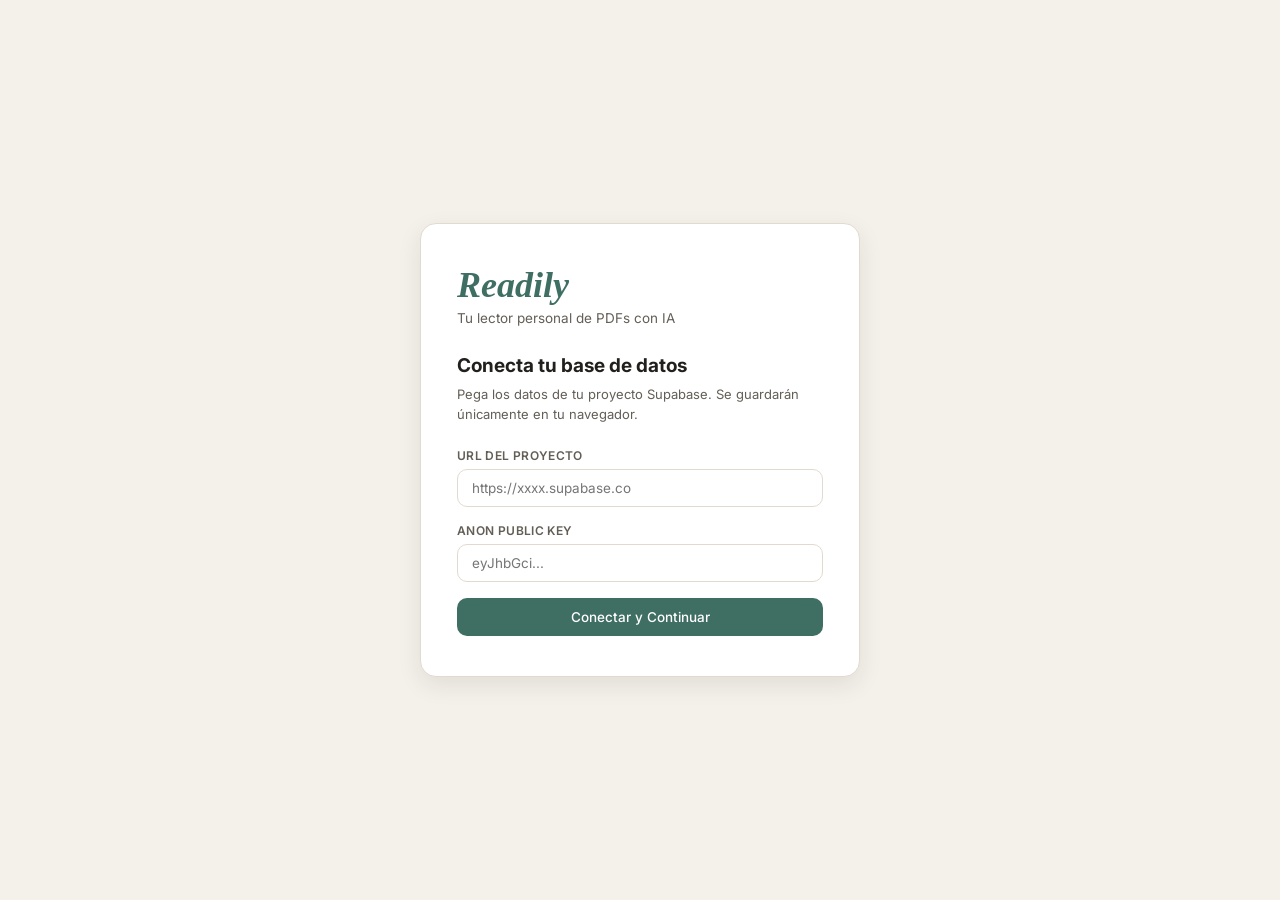
==== commit 3fe623f6: "feat: Readily v2 - Visor Acrobat, rotacion de modelos Gemini, offline completo, racha real, quizzes " ====
--- a/proyecto.html
+++ b/proyecto.html
@@ -3,1077 +3,41 @@
 <head>
   <meta charset="UTF-8">
   <meta name="viewport" content="width=device-width, initial-scale=1.0, viewport-fit=cover">
-  <title>Readily</title>
-  <meta name="description" content="Tu lector personal de PDFs con subrayados, notas y chat con IA.">
+  <title>Readily v2 (Pruebas)</title>
+  <meta name="description" content="Readily v2 — Lector de PDFs continuo estilo Acrobat con IA sin conexión, racha y glosario.">
   <link rel="manifest" href="/manifest.json">
-  <meta name="theme-color" content="#201E1B">
-  <meta name="apple-mobile-web-app-capable" content="yes">
-  <meta name="apple-mobile-web-app-status-bar-style" content="black-translucent">
-  <meta name="apple-mobile-web-app-title" content="Readily">
-  <link rel="apple-touch-icon" href="/icon-192.png">
-  <link rel="stylesheet" href="https://cdn.jsdelivr.net/npm/pdfjs-dist@3.11.174/web/pdf_viewer.min.css">
-  <style>
-    :root {
-      --paper:#F3EFE6;--ink:#262421;--ink-soft:#5B564E;
-      --spine:#201E1B;--spine-text:#F3EFE6;
-      --accent:#3F6E63;--accent-h:#34594f;--accent-soft:#DCE7E3;
-      --line:#DDD5C4;--sidebar-bg:#FBF9F4;
-      --serif:Georgia,"Iowan Old Style","Palatino Linotype",serif;
-      --sans:-apple-system,BlinkMacSystemFont,"Segoe UI",Roboto,sans-serif;
-      --r:10px;--shadow:0 8px 28px rgba(38,36,33,.1);
-    }
-    *,*::before,*::after{box-sizing:border-box;margin:0;padding:0}
-    html,body{height:100%}
-    body{font-family:var(--sans);color:var(--ink);background:var(--paper);-webkit-font-smoothing:antialiased}
-    #app-root{min-height:100vh;display:flex;flex-direction:column}
+  <meta name="theme-color" content="#1F1D1A">
 
-    .loading-screen{flex:1;display:flex;flex-direction:column;align-items:center;justify-content:center;gap:18px}
-    .spinner{width:38px;height:38px;border:3px solid var(--line);border-top-color:var(--accent);border-radius:50%;animation:spin .75s linear infinite}
-    .loading-label{font-size:14px;color:var(--ink-soft)}
-    @keyframes spin{to{transform:rotate(360deg)}}
+  <!-- Estilos del visor PDF y de la app v2 -->
+  <link rel="stylesheet" href="/css/style.css">
 
-    .screen{flex:1;display:flex;align-items:center;justify-content:center;padding:24px}
-    .card{background:#fff;border:1px solid var(--line);border-radius:16px;padding:36px 32px;width:100%;max-width:420px;box-shadow:var(--shadow)}
-    .card-logo{font-family:var(--serif);font-style:italic;font-size:30px;color:var(--accent);margin-bottom:2px}
-    .card-tagline{color:var(--ink-soft);font-size:13px;margin-bottom:28px}
-    .card h2{font-size:18px;font-weight:600;margin-bottom:6px}
-    .card-hint{color:var(--ink-soft);font-size:13px;line-height:1.55;margin-bottom:22px}
-    .field{margin-bottom:14px}
-    .field label{display:block;font-size:12px;font-weight:500;color:var(--ink-soft);margin-bottom:5px}
-    .field input{width:100%;padding:10px 13px;border:1px solid var(--line);border-radius:var(--r);font-size:14px;font-family:var(--sans);outline:none;transition:border-color .15s}
-    .field input:focus{border-color:var(--accent)}
-    .btn-primary{width:100%;background:var(--accent);color:#fff;border:none;padding:12px;border-radius:var(--r);font-size:14px;font-weight:500;cursor:pointer;margin-top:6px;transition:background .15s}
-    .btn-primary:hover{background:var(--accent-h)}
-    .btn-link{background:none;border:none;color:var(--accent);font-size:13px;cursor:pointer;padding:0;text-decoration:underline;margin-top:16px;display:block}
-    .error-msg{color:#B4433A;font-size:13px;margin-top:10px;line-height:1.4}
-    .ok-msg{color:var(--accent);font-size:13px;margin-top:10px;line-height:1.4}
-
-    .library-wrap{flex:1;padding:44px 20px 60px;max-width:760px;margin:0 auto;width:100%}
-    .library-header{display:flex;justify-content:space-between;align-items:flex-start;margin-bottom:32px}
-    .library-title{font-family:var(--serif);font-style:italic;font-weight:400;font-size:30px}
-    .library-title span{display:block;font-family:var(--sans);font-style:normal;font-size:13px;color:var(--ink-soft);font-weight:400;margin-top:3px}
-    .library-actions{display:flex;gap:12px;align-items:center;margin-top:6px}
-    .upload-btn{background:var(--accent);color:#fff;border:none;padding:10px 20px;border-radius:999px;font-size:13px;font-weight:500;cursor:pointer;white-space:nowrap}
-    .upload-btn:hover{background:var(--accent-h)}
-    .upload-btn input{display:none}
-    .logout-link,.disconnect-btn{background:none;border:none;color:var(--ink-soft);font-size:12px;cursor:pointer;text-decoration:underline}
-    .upload-progress{font-size:13px;color:var(--ink-soft);margin-bottom:14px;padding:10px 14px;background:#fff;border:1px solid var(--line);border-radius:var(--r);display:none}
-    .doc-list{display:flex;flex-direction:column;gap:10px}
-    .doc-item{display:flex;justify-content:space-between;align-items:center;background:#fff;border:1px solid var(--line);border-radius:12px;padding:17px 20px;cursor:pointer;transition:background .12s,transform .1s}
-    .doc-item:hover{background:var(--accent-soft);transform:translateX(2px)}
-    .doc-title{font-size:14px;font-weight:500;margin-bottom:3px}
-    .doc-meta{font-size:12px;color:var(--ink-soft)}
-    .doc-arrow{color:var(--ink-soft);font-size:18px}
-    .empty-lib{color:var(--ink-soft);font-size:14px;text-align:center;padding:64px 20px;line-height:1.8}
-
-    .reader-header{position:sticky;top:0;z-index:20}
-    .spine{background:var(--spine);color:var(--spine-text);display:flex;align-items:center;gap:10px;padding:9px 16px;flex-wrap:wrap}
-    .brand{font-family:var(--serif);font-style:italic;font-size:18px;margin-right:4px;white-space:nowrap;cursor:pointer;opacity:.85;user-select:none}
-    .brand:hover{opacity:1}
-    .spine-sep{width:1px;height:20px;background:rgba(255,255,255,.12);flex-shrink:0}
-    .spine-btn{background:rgba(255,255,255,.07);border:1px solid rgba(255,255,255,.15);color:var(--spine-text);padding:6px 12px;border-radius:999px;font-size:13px;cursor:pointer;white-space:nowrap;line-height:1}
-    .spine-btn:hover{background:rgba(255,255,255,.16)}
-    .spine-btn:disabled{opacity:.3;cursor:not-allowed}
-    .spine-btn.active{background:rgba(255,255,255,.18);border-color:rgba(255,255,255,.38)}
-    .pagectl{display:flex;align-items:center;gap:6px;font-size:13px}
-    .pagectl input{width:48px;text-align:center;padding:5px 4px;border-radius:7px;border:1px solid rgba(255,255,255,.22);background:rgba(255,255,255,.08);color:var(--spine-text);font-size:13px;outline:none}
-    .page-total{font-size:13px;opacity:.55}
-    .spacer{flex:1}
-    .sync-dot{width:7px;height:7px;border-radius:50%;background:#7FAE8C;flex-shrink:0}
-    .sync-dot.saving{background:#E9B949;animation:pulse 1s ease-in-out infinite}
-    @keyframes pulse{0%,100%{opacity:.9}50%{opacity:.35}}
-
-    .search-bar-row{background:#181512;padding:7px 14px;display:flex;gap:8px;align-items:center;border-top:1px solid rgba(255,255,255,.05)}
-    .search-bar-row.hidden{display:none}
-    .search-input{flex:1;background:rgba(255,255,255,.09);border:1px solid rgba(255,255,255,.18);color:var(--spine-text);border-radius:8px;padding:7px 12px;font-size:13px;font-family:var(--sans);outline:none}
-    .search-input::placeholder{color:rgba(255,255,255,.38)}
-    .search-count{font-size:12px;color:rgba(255,255,255,.45);white-space:nowrap;min-width:70px;text-align:right}
-    .search-nav-btn{background:rgba(255,255,255,.07);border:1px solid rgba(255,255,255,.15);color:var(--spine-text);width:28px;height:28px;border-radius:6px;cursor:pointer;font-size:14px;display:flex;align-items:center;justify-content:center;flex-shrink:0}
-    .search-nav-btn:disabled{opacity:.28;cursor:not-allowed}
-    .search-results-panel{background:#fff;border:1px solid var(--line);border-top:none;max-height:210px;overflow-y:auto;box-shadow:0 10px 28px rgba(0,0,0,.13)}
-    .srp-item{padding:9px 16px;border-bottom:1px solid var(--line);cursor:pointer;font-size:13px;display:flex;align-items:baseline;gap:10px}
-    .srp-item:hover{background:var(--accent-soft)}
-    .srp-item.active{background:#EEF4F2}
-    .srp-page{font-size:11px;color:var(--ink-soft);background:var(--line);padding:2px 6px;border-radius:4px;flex-shrink:0;font-weight:500}
-    .srp-snippet{flex:1;color:var(--ink-soft);overflow:hidden;text-overflow:ellipsis;white-space:nowrap}
-    .srp-snippet em{background:rgba(233,185,73,.38);font-style:normal;color:var(--ink);padding:0 1px;border-radius:2px}
-
-    .workspace{flex:1;display:flex;min-height:0;position:relative}
-    .stage{flex:1;overflow:auto;display:flex;justify-content:center;padding:36px 16px}
-    .page-frame{display:flex;gap:12px;align-items:flex-start}
-    .page-wrap{position:relative;background:#fff;box-shadow:0 8px 32px rgba(38,36,33,.18)}
-    .highlight-layer{position:absolute;inset:0;pointer-events:none}
-    .hl-rect{position:absolute;mix-blend-mode:multiply;border-radius:2px;pointer-events:auto;cursor:pointer}
-
-    /* ---- MUCHO más visible la selección de texto ---- */
-    .textLayer ::selection{background:rgba(63,110,99,.55) !important}
-    .textLayer ::-moz-selection{background:rgba(63,110,99,.55) !important}
-
-    .selection-toolbar{position:absolute;display:flex;gap:6px;align-items:center;background:var(--spine);padding:7px 10px;border-radius:999px;box-shadow:0 8px 22px rgba(0,0,0,.28);z-index:30;transform:translate(-50%,-100%)}
-    .selection-toolbar .swatch-dot{width:19px;height:19px;border-radius:50%;cursor:pointer;border:2px solid transparent;transition:transform .1s}
-    .selection-toolbar .swatch-dot:hover{transform:scale(1.2);box-shadow:0 0 0 2px rgba(255,255,255,.35)}
-    .selection-toolbar::after{content:'';position:absolute;left:50%;bottom:-5px;transform:translateX(-50%);border-width:5px 5px 0 5px;border-style:solid;border-color:var(--spine) transparent transparent transparent}
-    .sel-divider{width:1px;height:16px;background:rgba(255,255,255,.22)}
-    .explain-btn{background:rgba(255,255,255,.1);color:var(--spine-text);border:1px solid rgba(255,255,255,.28);border-radius:999px;padding:3px 10px;font-size:12px;cursor:pointer;white-space:nowrap}
-    .explain-btn:hover{background:rgba(255,255,255,.2)}
-    .margin-strip{width:14px;align-self:stretch;position:relative;border-left:1px dashed var(--line)}
-    .tick{position:absolute;left:3px;width:8px;height:3px;border-radius:2px;cursor:pointer}
-    .tick:hover{transform:scaleX(1.5)}
-
-    .sidebar{width:300px;background:var(--sidebar-bg);border-left:1px solid var(--line);overflow:hidden;flex-shrink:0;display:flex;flex-direction:column}
-    .sidebar.hidden{display:none}
-    .sidebar-tabs{display:flex;border-bottom:1px solid var(--line);flex-shrink:0;overflow-x:auto}
-    .sidebar-tabs::-webkit-scrollbar{display:none}
-    .sidebar-tabs button{flex-shrink:0;background:none;border:none;padding:11px 8px;font-size:11.5px;cursor:pointer;color:var(--ink-soft);border-bottom:2px solid transparent;white-space:nowrap}
-    .sidebar-tabs button.active{color:var(--ink);border-bottom-color:var(--accent);font-weight:600}
-    .fc-badge{display:inline-block;background:var(--accent);color:#fff;border-radius:99px;font-size:9px;padding:1px 5px;margin-left:3px;font-weight:700;vertical-align:middle}
-    .sidebar-body{flex:1;overflow-y:auto;display:flex;flex-direction:column}
-
-    .hl-item{padding:11px 14px;border-bottom:1px solid var(--line);display:flex;gap:8px;cursor:pointer;transition:background .1s}
-    .hl-item:hover{background:var(--accent-soft)}
-    .hl-item.flash{background:var(--accent-soft)}
-    .hl-bar{width:4px;border-radius:2px;flex-shrink:0;margin-top:2px}
-    .hl-body{flex:1;min-width:0}
-    .hl-page{font-size:11px;color:var(--ink-soft);margin-bottom:3px}
-    .hl-text{font-size:13px;line-height:1.45}
-    .hl-note{margin-top:7px;width:100%;font-size:12px;font-family:var(--sans);padding:6px 8px;border:1px solid var(--line);border-radius:7px;resize:vertical;min-height:34px;outline:none;background:#fff}
-    .hl-note:focus{border-color:var(--accent)}
-    .hl-actions{display:flex;gap:8px;margin-top:6px}
-    .hl-actions button{background:none;border:none;color:var(--ink-soft);font-size:11px;cursor:pointer;padding:0;text-decoration:underline}
-    .hl-actions button:hover{color:#B4433A}
-    .empty-sidebar{padding:22px 18px;font-size:13px;color:var(--ink-soft);line-height:1.65}
-
-    .toc-entry{display:flex;align-items:baseline;gap:8px;padding:9px 14px;border-bottom:1px solid var(--line);cursor:pointer;font-size:13px;line-height:1.4}
-    .toc-entry:hover{background:var(--accent-soft)}
-    .toc-title{flex:1}
-    .toc-entry.d0{font-weight:600}
-    .toc-entry.d1,.toc-entry.d2{color:var(--ink-soft);font-size:12px}
-
-    /* ---- FLASHCARDS 3D ---- */
-    .fc-container{padding:16px;display:flex;flex-direction:column;gap:14px}
-    .fc-nav{display:flex;align-items:center;justify-content:center;gap:14px}
-    .fc-nav-btn{background:var(--accent-soft);border:none;color:var(--ink);width:32px;height:32px;border-radius:50%;cursor:pointer;font-size:18px;display:flex;align-items:center;justify-content:center}
-    .fc-nav-btn:hover{background:var(--accent);color:#fff}
-    .fc-count{font-size:13px;color:var(--ink-soft);min-width:50px;text-align:center}
-    .fc-card{perspective:1200px;cursor:pointer;min-height:190px}
-    .fc-inner{width:100%;min-height:190px;position:relative;transform-style:preserve-3d;transition:transform .55s cubic-bezier(.4,0,.2,1)}
-    .fc-card.flipped .fc-inner{transform:rotateY(180deg)}
-    .fc-front,.fc-back{position:absolute;inset:0;backface-visibility:hidden;border-radius:14px;padding:20px 18px;display:flex;flex-direction:column;align-items:center;justify-content:center}
-    .fc-front{background:var(--spine);color:var(--spine-text)}
-    .fc-back{background:#fff;border:1px solid var(--line);transform:rotateY(180deg);overflow-y:auto;justify-content:flex-start;align-items:flex-start}
-    .fc-term{font-family:var(--serif);font-style:italic;font-size:22px;text-align:center;line-height:1.3}
-    .fc-tap-hint{font-size:11px;opacity:.4;margin-top:10px}
-    .fc-back-text{font-size:13px;line-height:1.6;color:var(--ink);white-space:pre-wrap;word-break:break-word}
-    .fc-delete-btn{background:none;border:1px solid var(--line);color:var(--ink-soft);padding:7px 14px;border-radius:8px;cursor:pointer;font-size:12px;align-self:center}
-    .fc-delete-btn:hover{border-color:#B4433A;color:#B4433A}
-
-    /* ---- CHAT ---- */
-    .chat-panel{display:flex;flex-direction:column;height:100%}
-    .thread-bar{display:flex;align-items:center;gap:6px;padding:7px 10px;border-bottom:1px solid var(--line);flex-shrink:0}
-    .thread-bar select{flex:1;font-size:12px;font-family:var(--sans);border:1px solid var(--line);border-radius:6px;padding:5px 7px;background:#fff;color:var(--ink);cursor:pointer;outline:none;min-width:0}
-    .thread-btn{background:none;border:1px solid var(--line);color:var(--ink-soft);width:26px;height:26px;border-radius:6px;cursor:pointer;font-size:13px;display:flex;align-items:center;justify-content:center;flex-shrink:0}
-    .thread-btn:hover{background:var(--accent-soft);border-color:var(--accent)}
-    .thread-btn.danger:hover{background:rgba(180,67,58,.1);border-color:#B4433A;color:#B4433A}
-    .chat-header-bar{display:flex;justify-content:space-between;align-items:center;padding:7px 12px;border-bottom:1px solid var(--line);flex-shrink:0}
-    .chat-header-bar span{font-size:12px;color:var(--ink-soft)}
-    .chat-action-btn{background:none;border:none;color:var(--ink-soft);font-size:11px;cursor:pointer;text-decoration:underline}
-    .chat-action-btn.danger:hover{color:#B4433A}
-    .chat-key-setup{padding:22px 18px;font-size:13px;color:var(--ink-soft);line-height:1.65}
-    .chat-key-setup strong{color:var(--ink)}
-    .chat-key-setup a{color:var(--accent)}
-    .chat-key-input{width:100%;padding:9px 11px;border:1px solid var(--line);border-radius:var(--r);font-size:13px;font-family:var(--sans);margin:12px 0 10px;outline:none}
-    .chat-key-input:focus{border-color:var(--accent)}
-    .chat-messages{flex:1;overflow-y:auto;padding:14px 12px;display:flex;flex-direction:column;gap:10px}
-    .chat-msg{font-size:13px;line-height:1.55;padding:9px 13px;border-radius:12px;max-width:93%;white-space:pre-wrap;word-break:break-word}
-    .chat-msg.user{align-self:flex-end;background:var(--accent);color:#fff;border-radius:12px 12px 3px 12px}
-    .chat-msg.model{align-self:flex-start;background:#fff;border:1px solid var(--line);border-radius:12px 12px 12px 3px}
-    .chat-msg.pending{color:var(--ink-soft);font-style:italic;background:#fff;border:1px solid var(--line)}
-    .chat-cite-block{background:rgba(255,255,255,0.2);color:#fff;padding:6px 10px;border-radius:8px;font-size:11px;font-style:italic;margin-bottom:8px;border-left:3px solid rgba(255,255,255,0.5);display:-webkit-box;-webkit-line-clamp:3;-webkit-box-orient:vertical;overflow:hidden;text-overflow:ellipsis}
-    .chat-empty{padding:22px 18px;font-size:13px;color:var(--ink-soft);line-height:1.65}
-    .chat-input-row{display:flex;gap:7px;padding:10px;border-top:1px solid var(--line);flex-shrink:0}
-    .chat-textarea{flex:1;resize:none;border:1px solid var(--line);border-radius:var(--r);padding:8px 11px;font-family:var(--sans);font-size:13px;min-height:38px;max-height:100px;outline:none;line-height:1.4}
-    .chat-textarea:focus{border-color:var(--accent)}
-    .chat-send-btn{background:var(--accent);color:#fff;border:none;border-radius:var(--r);padding:0 14px;cursor:pointer;font-size:13px;align-self:flex-end;height:38px}
-    .chat-send-btn:hover{background:var(--accent-h)}
-    .chat-send-btn:disabled{opacity:.45;cursor:not-allowed}
-
-    /* ---- PANEL FLOTANTE de explicación (NO bloquea lectura) ---- */
-    .explain-panel{position:fixed;bottom:20px;right:20px;width:420px;max-height:70vh;background:#fff;border:1px solid var(--line);border-radius:16px;box-shadow:0 16px 60px rgba(0,0,0,.22);z-index:100;display:flex;flex-direction:column;animation:panelIn .25s ease}
-    @keyframes panelIn{from{transform:translateY(30px) scale(.96);opacity:0}to{transform:translateY(0) scale(1);opacity:1}}
-    .explain-panel-header{display:flex;justify-content:space-between;align-items:flex-start;padding:16px 18px 12px;border-bottom:1px solid var(--line);flex-shrink:0}
-    .explain-panel-term{font-family:var(--serif);font-style:italic;font-size:18px;color:var(--ink);font-weight:400;line-height:1.25;flex:1;margin-right:10px}
-    .explain-panel-page{font-size:11px;color:var(--ink-soft);margin-top:3px}
-    .explain-panel-close{background:none;border:1px solid var(--line);color:var(--ink-soft);width:28px;height:28px;border-radius:50%;cursor:pointer;font-size:13px;display:flex;align-items:center;justify-content:center;flex-shrink:0}
-    .explain-panel-close:hover{background:var(--accent-soft);color:var(--ink)}
-    .explain-panel-body{flex:1;overflow-y:auto;padding:16px 18px;font-size:14px;line-height:1.7;color:var(--ink)}
-    .explain-panel-body .explain-loading{display:flex;align-items:center;gap:12px;color:var(--ink-soft);font-size:13px;padding:10px 0}
-    .explain-panel-body .spinner{width:22px;height:22px;border-width:2px}
-    .explain-panel-body .explain-text{white-space:pre-wrap;word-break:break-word}
-    .explain-panel-footer{display:flex;gap:8px;padding:12px 18px;border-top:1px solid var(--line);flex-shrink:0}
-    .epf-btn{flex:1;padding:9px 10px;border-radius:8px;font-size:12px;font-weight:500;cursor:pointer;text-align:center;border:1px solid var(--line);background:#fff;color:var(--ink);transition:all .12s}
-    .epf-btn:hover{background:var(--accent-soft);border-color:var(--accent)}
-    .epf-btn.primary{background:var(--accent);color:#fff;border-color:var(--accent)}
-    .epf-btn.primary:hover{background:var(--accent-h)}
-    .epf-btn:disabled{opacity:.4;cursor:not-allowed}
-    /* ---- POPUP DE PREGUNTA (aparece cerca de la selección) ---- */
-    .ask-popup{position:fixed;bottom:20px;right:20px;width:380px;background:#fff;border:1px solid var(--line);border-radius:14px;box-shadow:0 16px 60px rgba(0,0,0,.22);z-index:100;display:flex;flex-direction:column;animation:panelIn .2s ease;overflow:hidden}
-    .ask-popup-header{padding:12px 16px 10px;border-bottom:1px solid var(--line);display:flex;justify-content:space-between;align-items:center;gap:8px;flex-shrink:0}
-    .ask-popup-cite{font-size:12px;color:var(--ink-soft);font-style:italic;flex:1;overflow:hidden;text-overflow:ellipsis;white-space:nowrap}
-    .ask-popup-cite strong{color:var(--ink);font-style:normal}
-    .ask-popup-close{background:none;border:none;color:var(--ink-soft);cursor:pointer;font-size:16px;padding:0;line-height:1;flex-shrink:0}
-    .ask-popup-close:hover{color:var(--ink)}
-    .ask-popup-body{padding:12px 16px;display:flex;gap:8px;align-items:flex-end}
-    .ask-popup-input{flex:1;resize:none;border:1px solid var(--line);border-radius:10px;padding:9px 12px;font-family:var(--sans);font-size:13px;min-height:70px;max-height:140px;outline:none;line-height:1.5;color:var(--ink)}
-    .ask-popup-input:focus{border-color:var(--accent);box-shadow:0 0 0 3px rgba(63,110,99,.1)}
-    .ask-popup-input::placeholder{color:var(--ink-soft)}
-    .ask-popup-send{background:var(--accent);color:#fff;border:none;border-radius:10px;width:38px;height:38px;cursor:pointer;font-size:16px;display:flex;align-items:center;justify-content:center;flex-shrink:0;transition:background .12s}
-    .ask-popup-send:hover{background:var(--accent-h)}
-    @media(max-width:520px){.ask-popup{left:10px;right:10px;width:auto}}
-  </style>
+  <link rel="preconnect" href="https://fonts.googleapis.com">
+  <link rel="preconnect" href="https://fonts.gstatic.com" crossorigin>
+  <link href="https://fonts.googleapis.com/css2?family=Inter:wght@400;500;600;700&display=swap" rel="stylesheet">
 </head>
 <body>
-<div id="app-root"></div>
+  <div id="app-root"></div>
 
-<script src="https://cdn.jsdelivr.net/npm/@supabase/supabase-js@2"></script>
-<script src="https://cdnjs.cloudflare.com/ajax/libs/pdf.js/3.11.174/pdf.min.js"></script>
-<script>
-'use strict';
+  <!-- Librerías locales servidas desde vendor/ para funcionamiento sin conexión -->
+  <script src="/vendor/supabase.js"></script>
+  <script src="/vendor/pdf.min.js"></script>
 
-if ('serviceWorker' in navigator) {
-  window.addEventListener('load', () => navigator.serviceWorker.register('/sw.js').catch(() => {}));
-}
-pdfjsLib.GlobalWorkerOptions.workerSrc = 'https://cdnjs.cloudflare.com/ajax/libs/pdf.js/3.11.174/pdf.worker.min.js';
+  <script>
+    if ('serviceWorker' in navigator) {
+      window.addEventListener('load', () => navigator.serviceWorker.register('/sw.js').catch(() => {}));
+    }
+    // Configurar worker local de pdf.js
+    if (window.pdfjsLib) {
+      window.pdfjsLib.GlobalWorkerOptions.workerSrc = '/vendor/pdf.worker.min.js';
+    }
+  </script>
 
-const COLORS = [
-  { name:'ámbar', hex:'#E9B949' }, { name:'salvia', hex:'#7FAE8C' },
-  { name:'rosa',  hex:'#D98CAA' }, { name:'cielo',  hex:'#7CB2D9' },
-];
-const GEMINI_KEY_LS  = 'readily_gemini_key';
-const SB_URL_LS      = 'readily_sb_url';
-const SB_KEY_LS      = 'readily_sb_key';
-const GEMINI_API     = 'https://generativelanguage.googleapis.com/v1beta/models/gemini-2.5-flash:generateContent';
-const MAX_CTX        = 30;
-
-const state = {
-  view:'connect', sb:null, session:null,
-  authMode:'login', authError:'',
-  documents:[], currentDoc:null,
-  pdf:null, pageNum:1, numPages:0, scale:1.25,
-  highlights:[], sidebarOpen:true, saving:false,
-  sidebarTab:'highlights',
-  geminiKey: localStorage.getItem(GEMINI_KEY_LS) || '',
-  chatMessages:[], docFullText:'', chatBusy:false,
-  chatThreads:[], currentThreadId:null,
-  searchQuery:'', searchResults:[], searchResultIdx:-1,
-  searchBarOpen:false, searchIndex:[],
-  tocEntries:[],
-  flashcards:[], flashcardIdx:0,
-  chatCitation:'',
-  // Explain panel state — persiste mientras lees
-  explainTerm:'', explainText:'', explainPage:0, explainVisible:false, explainLoading:false,
-};
-
-const root = document.getElementById('app-root');
-const uid  = () => 'h' + Math.random().toString(36).slice(2, 10);
-const esc  = s => String(s).replace(/[&<>"]/g, c => ({'&':'&amp;','<':'&lt;','>':'&gt;','"':'&quot;'}[c]));
-
-// ---- Limpiar texto seleccionado del PDF ----
-function cleanSelectedText(raw, pageNum) {
-  // 1. Normalizar espacios y puntos sueltos
-  let t = raw.replace(/\s+/g, ' ').trim();
-  // 2. Quitar puntos aislados al inicio/final (artefactos de PDF)
-  t = t.replace(/^[.\s]+/, '').replace(/[.\s]+$/, '');
-  // 3. Si el texto es muy corto y parece cortado, intentar buscar la palabra completa en el índice
-  if (t.length < 20 && state.searchIndex.length > 0) {
-    const pageData = state.searchIndex.find(p => p.page === pageNum);
-    if (pageData) {
-      const idx = pageData.text.toLowerCase().indexOf(t.toLowerCase());
-      if (idx !== -1) {
-        // Expandir a la palabra completa (bordes de palabra)
-        let start = idx, end = idx + t.length;
-        while (start > 0 && /\S/.test(pageData.text[start - 1])) start--;
-        while (end < pageData.text.length && /\S/.test(pageData.text[end])) end++;
-        t = pageData.text.slice(start, end).trim();
-      }
-    }
-  }
-  return t;
-}
-
-// ============================================================
-function render() {
-  if (state.view === 'connect') return renderConnect();
-  if (state.view === 'auth')    return renderAuth();
-  if (state.view === 'library') return renderLibrary();
-  if (state.view === 'reader')  return renderReaderShell();
-  renderLoading();
-}
-
-function renderLoading(label = 'Cargando…') {
-  root.innerHTML = `<div class="loading-screen"><div class="spinner"></div><span class="loading-label">${esc(label)}</span></div>`;
-}
-
-// ============================================================
-// Connect
-// ============================================================
-function renderConnect() {
-  root.innerHTML = `
-    <div class="screen"><div class="card">
-      <div class="card-logo">Readily</div>
-      <div class="card-tagline">Tu lector personal de PDFs</div>
-      <h2>Conecta tu nube</h2>
-      <p class="card-hint">Pega los datos de tu proyecto Supabase (Settings → API). Se guardan en tu navegador.</p>
-      <div class="field"><label>Project URL</label><input id="sb-url" placeholder="https://xxxx.supabase.co" value="${esc(localStorage.getItem(SB_URL_LS)||'')}"></div>
-      <div class="field"><label>Anon public key</label><input id="sb-key" placeholder="eyJhbGciOi…" value="${esc(localStorage.getItem(SB_KEY_LS)||'')}"></div>
-      <button class="btn-primary" id="connect-btn">Conectar y recordar</button>
-      <div class="error-msg" id="connect-error"></div>
-    </div></div>`;
-  document.getElementById('connect-btn').onclick = async () => {
-    const url = document.getElementById('sb-url').value.trim();
-    const key = document.getElementById('sb-key').value.trim();
-    const err = document.getElementById('connect-error');
-    if (!url || !key) { err.textContent = 'Completa ambos campos.'; return; }
-    try {
-      state.sb = window.supabase.createClient(url, key);
-      const { data: { session } } = await state.sb.auth.getSession();
-      localStorage.setItem(SB_URL_LS, url);
-      localStorage.setItem(SB_KEY_LS, key);
-      state.session = session;
-      state.view = session ? 'library' : 'auth';
-      if (session) await loadDocuments();
-      render();
-    } catch (e) { err.textContent = 'Error: ' + e.message; }
-  };
-}
-
-// ============================================================
-// Auth
-// ============================================================
-function renderAuth() {
-  const isLogin = state.authMode === 'login';
-  root.innerHTML = `
-    <div class="screen"><div class="card">
-      <div class="card-logo">Readily</div>
-      <div class="card-tagline">Tu lector personal de PDFs</div>
-      <h2>${isLogin ? 'Inicia sesión' : 'Crea tu cuenta'}</h2>
-      <p class="card-hint">Tus documentos quedan protegidos en tu nube personal.</p>
-      <div class="field"><label>Correo</label><input id="auth-email" type="email" placeholder="tu@correo.com"></div>
-      <div class="field"><label>Contraseña</label><input id="auth-pass" type="password" placeholder="••••••••"></div>
-      <button class="btn-primary" id="auth-btn">${isLogin ? 'Entrar' : 'Crear cuenta'}</button>
-      <div id="auth-msg" class="${state.authError?.startsWith('Cuenta') ? 'ok-msg' : 'error-msg'}">${state.authError || ''}</div>
-      <button class="btn-link" id="auth-switch">${isLogin ? '¿No tienes cuenta? Regístrate' : '¿Ya tienes cuenta? Inicia sesión'}</button>
-    </div></div>`;
-  document.getElementById('auth-switch').onclick = () => { state.authMode = isLogin ? 'signup' : 'login'; state.authError = ''; render(); };
-  document.getElementById('auth-btn').onclick = async () => {
-    const email = document.getElementById('auth-email').value.trim();
-    const pass = document.getElementById('auth-pass').value;
-    const msg = document.getElementById('auth-msg');
-    msg.textContent = '';
-    const { data, error } = await state.sb.auth[isLogin ? 'signInWithPassword' : 'signUp']({ email, password: pass });
-    if (error) { msg.className = 'error-msg'; msg.textContent = error.message; return; }
-    if (!isLogin && !data.session) { state.authError = 'Cuenta creada — revisa tu correo.'; state.authMode = 'login'; render(); return; }
-    state.session = data.session; state.view = 'library'; await loadDocuments(); render();
-  };
-}
-
-// ============================================================
-// Library
-// ============================================================
-async function loadDocuments() {
-  const { data } = await state.sb.from('documents').select('*').order('created_at', { ascending: false });
-  state.documents = data || [];
-}
-
-function renderLibrary() {
-  root.innerHTML = `
-    <div class="library-wrap">
-      <div class="library-header">
-        <h1 class="library-title">Readily<span>Tu biblioteca personal</span></h1>
-        <div class="library-actions">
-          <label class="upload-btn">+ Subir PDF<input id="upload-input" type="file" accept="application/pdf" multiple></label>
-          <button class="logout-link" id="logout-btn">Cerrar sesión</button>
-        </div>
-      </div>
-      <div class="upload-progress" id="upload-progress"></div>
-      <div class="doc-list" id="doc-list">
-        ${state.documents.length === 0
-          ? '<div class="empty-lib">📚<br><br>Tu biblioteca está vacía.<br>Sube tu primer PDF.</div>'
-          : state.documents.map(d => `
-            <div class="doc-item" data-id="${d.id}">
-              <div><div class="doc-title">${esc(d.title)}</div><div class="doc-meta">${d.num_pages||''} páginas</div></div>
-              <span class="doc-arrow">→</span>
-            </div>`).join('')}
-      </div>
-      <div style="text-align:center;margin-top:36px"><button class="disconnect-btn" id="disc-btn">Cambiar base de datos</button></div>
-    </div>`;
-  document.getElementById('upload-input').onchange = onUpload;
-  document.getElementById('logout-btn').onclick = async () => { await state.sb.auth.signOut(); state.session=null; state.view='auth'; render(); };
-  document.getElementById('disc-btn').onclick = () => { localStorage.removeItem(SB_URL_LS); localStorage.removeItem(SB_KEY_LS); state.sb=null; state.session=null; state.view='connect'; render(); };
-  document.querySelectorAll('.doc-item').forEach(el => el.onclick = () => openDocument(el.dataset.id));
-}
-
-async function onUpload(e) {
-  const files = Array.from(e.target.files); if (!files.length) return;
-  const prog = document.getElementById('upload-progress'); prog.style.display = 'block';
-  for (let i = 0; i < files.length; i++) {
-    const f = files[i]; prog.textContent = `Subiendo ${i+1}/${files.length}: ${f.name}…`;
-    const path = `${state.session.user.id}/${Date.now()}_${f.name}`;
-    const { error } = await state.sb.storage.from('pdfs').upload(path, f);
-    if (error) { alert('Error: ' + error.message); continue; }
-    const buf = await f.arrayBuffer();
-    const pdf = await pdfjsLib.getDocument({ data: buf }).promise;
-    await state.sb.from('documents').insert({ title: f.name.replace(/\.pdf$/i,''), storage_path: path, num_pages: pdf.numPages, user_id: state.session.user.id });
-  }
-  prog.style.display = 'none'; await loadDocuments(); renderLibrary();
-}
-
-// ============================================================
-// Open document
-// ============================================================
-async function openDocument(docId) {
-  renderLoading('Abriendo documento…');
-  const doc = state.documents.find(d => d.id === docId);
-  if (!doc) { state.view = 'library'; render(); return; }
-  state.currentDoc = doc;
-  try {
-    const { data: fd, error: dlE } = await state.sb.storage.from('pdfs').download(doc.storage_path);
-    if (dlE) throw dlE;
-    state.pdf = await pdfjsLib.getDocument({ data: await fd.arrayBuffer() }).promise;
-    state.numPages = state.pdf.numPages;
-
-    const { data: prog } = await state.sb.from('reading_progress').select('page').eq('document_id', docId).maybeSingle();
-    state.pageNum = prog?.page || 1;
-
-    const { data: hls } = await state.sb.from('highlights').select('*').eq('document_id', docId);
-    state.highlights = (hls||[]).map(h => ({ id:h.id, page:h.page, rects:h.rects, color:h.color, text:h.text, note:h.note||'' }));
-
-    // Threads
-    let threadsError = null;
-    let { data: threads, error: tErr } = await state.sb.from('chat_threads').select('*').eq('document_id', docId).order('created_at');
-    threadsError = tErr;
-    if (threads && threads.length > 0) {
-      state.chatThreads = threads; state.currentThreadId = threads[0].id;
-    } else {
-      const { data: nt, error: ntErr } = await state.sb.from('chat_threads').insert({ document_id: docId, title: 'Chat General', user_id: state.session.user.id }).select().single();
-      if (ntErr) threadsError = ntErr;
-      if (nt) {
-        state.chatThreads = [nt]; state.currentThreadId = nt.id;
-        await state.sb.from('chat_messages').update({ thread_id: nt.id }).eq('document_id', docId).is('thread_id', null);
-      } else {
-        state.chatThreads = []; state.currentThreadId = null;
-      }
-    }
-    if (threadsError) {
-      console.warn("Supabase chat_threads warning:", threadsError);
-      alert("Aviso de Base de Datos (Chats):\n" + threadsError.message + "\n\n¿Ejecutaste el SQL de migración en Supabase?");
-    }
-    await loadThreadMsgs(state.currentThreadId);
-
-    state.tocEntries = (await state.pdf.getOutline()) || [];
-
-    // Flashcards (tabla puede no existir aún)
-    try {
-      const { data: fcs } = await state.sb.from('flashcards').select('*').eq('document_id', docId).order('created_at');
-      state.flashcards = fcs || [];
-    } catch (_) { state.flashcards = []; }
-    state.flashcardIdx = 0;
-
-    state.searchQuery=''; state.searchResults=[]; state.searchResultIdx=-1; state.searchBarOpen=false; state.searchIndex=[];
-    state.explainVisible=false; state.explainText=''; state.explainTerm='';
-
-    renderLoading('Indexando texto…');
-    state.docFullText = await extractFullText(state.pdf);
-    state.view = 'reader'; renderReaderShell();
-  } catch (err) { alert('Error: ' + err.message); state.view = 'library'; render(); }
-}
-
-async function loadThreadMsgs(threadId) {
-  if (!threadId) { state.chatMessages = []; return; }
-  const { data } = await state.sb.from('chat_messages').select('role,content').eq('thread_id', threadId).order('created_at');
-  state.chatMessages = (data||[]).map(m => ({ role: m.role, text: m.content }));
-}
-
-async function extractFullText(pdf) {
-  const MAX = 400_000; let out = ''; state.searchIndex = [];
-  for (let i = 1; i <= pdf.numPages; i++) {
-    const p = await pdf.getPage(i); const c = await p.getTextContent();
-    const t = c.items.map(it => it.str).join(' ');
-    state.searchIndex.push({ page: i, text: t });
-    out += `\n\n[Página ${i}]\n${t}`;
-    if (out.length > MAX) { out = out.slice(0, MAX) + '\n[…truncado…]'; break; }
-  }
-  return out;
-}
-
-// ============================================================
-// Reader shell
-// ============================================================
-function renderReaderShell() {
-  root.innerHTML = `
-    <div class="reader-header" id="reader-header">
-      <div class="spine" id="spine"></div>
-      <div class="search-bar-row hidden" id="search-bar-row"></div>
-      <div id="search-results-panel"></div>
-    </div>
-    <div class="workspace">
-      <div class="stage" id="stage">
-        <div class="page-frame">
-          <div class="page-wrap" id="page-wrap"></div>
-          <div class="margin-strip" id="margin-strip"></div>
-        </div>
-      </div>
-      <div class="sidebar ${state.sidebarOpen?'':'hidden'}" id="sidebar"></div>
-    </div>`;
-  renderToolbar(); renderSidebar(); renderPage(state.pageNum);
-  if (state.explainVisible) renderExplainPanel();
-}
-
-// ============================================================
-// Toolbar
-// ============================================================
-function renderToolbar() {
-  const s = document.getElementById('spine'); if (!s) return;
-  s.innerHTML = `
-    <span class="brand" id="back-lib">← Readily</span><div class="spine-sep"></div>
-    <div class="pagectl">
-      <button class="spine-btn" id="pp" ${state.pageNum<=1?'disabled':''}>‹</button>
-      <input id="pi" type="number" min="1" max="${state.numPages}" value="${state.pageNum}">
-      <span class="page-total">/ ${state.numPages}</span>
-      <button class="spine-btn" id="np" ${state.pageNum>=state.numPages?'disabled':''}>›</button>
-    </div><div class="spine-sep"></div>
-    <button class="spine-btn" id="zo">A−</button>
-    <button class="spine-btn" id="zi">A+</button>
-    <button class="spine-btn ${state.searchBarOpen?'active':''}" id="st">🔍</button>
-    <div class="spacer"></div>
-    <span class="sync-dot ${state.saving?'saving':''}" title="${state.saving?'Guardando…':'Guardado'}"></span>
-    <button class="spine-btn" id="ts">${state.sidebarOpen?'Ocultar notas':'Ver notas'}</button>`;
-  document.getElementById('back-lib').onclick = () => { state.view='library'; renderLibrary(); };
-  document.getElementById('pp').onclick = () => goToPage(state.pageNum-1);
-  document.getElementById('np').onclick = () => goToPage(state.pageNum+1);
-  document.getElementById('pi').onchange = e => goToPage(parseInt(e.target.value)||1);
-  document.getElementById('zi').onclick = () => { state.scale=Math.min(state.scale+.2,3); renderPage(state.pageNum); };
-  document.getElementById('zo').onclick = () => { state.scale=Math.max(state.scale-.2,.5); renderPage(state.pageNum); };
-  document.getElementById('st').onclick = toggleSearchBar;
-  document.getElementById('ts').onclick = () => { state.sidebarOpen=!state.sidebarOpen; document.getElementById('sidebar')?.classList.toggle('hidden',!state.sidebarOpen); renderToolbar(); };
-}
-
-// ============================================================
-// Search
-// ============================================================
-function toggleSearchBar() {
-  state.searchBarOpen=!state.searchBarOpen; renderToolbar();
-  const r=document.getElementById('search-bar-row'); if(!r) return;
-  r.classList.toggle('hidden',!state.searchBarOpen);
-  if(state.searchBarOpen){renderSearchBar();setTimeout(()=>document.getElementById('si')?.focus(),40)}
-  else{state.searchResults=[];state.searchQuery='';renderSRP()}
-}
-function renderSearchBar() {
-  const r=document.getElementById('search-bar-row');if(!r)return;
-  const c=state.searchResults.length,i=state.searchResultIdx;
-  r.innerHTML=`<input class="search-input" id="si" placeholder="Buscar…" value="${esc(state.searchQuery)}">
-    <span class="search-count">${c>0?`${i+1}/${c}`:(state.searchQuery?'Sin resultados':'')}</span>
-    <button class="search-nav-btn" id="sp" ${c===0?'disabled':''}>‹</button>
-    <button class="search-nav-btn" id="sn" ${c===0?'disabled':''}>›</button>`;
-  let deb;
-  document.getElementById('si').oninput=e=>{state.searchQuery=e.target.value;clearTimeout(deb);deb=setTimeout(()=>{doSearch(state.searchQuery);renderSearchBar();renderSRP()},260)};
-  document.getElementById('si').onkeydown=e=>{if(e.key==='Escape'){state.searchBarOpen=false;toggleSearchBar()}if(e.key==='Enter')navSearch(e.shiftKey?-1:1)};
-  document.getElementById('sp').onclick=()=>navSearch(-1);
-  document.getElementById('sn').onclick=()=>navSearch(1);
-}
-function doSearch(q){
-  q=q.trim().toLowerCase();if(!q){state.searchResults=[];state.searchResultIdx=-1;return}
-  const res=[];
-  for(const{page,text}of state.searchIndex){const lc=text.toLowerCase();let p=0,m=0;while(m<3){const i=lc.indexOf(q,p);if(i===-1)break;
-    const s=Math.max(0,i-40),e=Math.min(text.length,i+q.length+60);
-    res.push({page,snippet:`${s>0?'…':''}${esc(text.slice(s,i))}<em>${esc(text.slice(i,i+q.length))}</em>${esc(text.slice(i+q.length,e))}${e<text.length?'…':''}`});
-    p=i+q.length;m++}}
-  state.searchResults=res;state.searchResultIdx=res.length>0?0:-1;
-  if(res.length>0)goToPage(res[0].page);
-}
-function navSearch(d){if(!state.searchResults.length)return;state.searchResultIdx=(state.searchResultIdx+d+state.searchResults.length)%state.searchResults.length;goToPage(state.searchResults[state.searchResultIdx].page);renderSearchBar();renderSRP()}
-function renderSRP(){const p=document.getElementById('search-results-panel');if(!p)return;if(!state.searchBarOpen||!state.searchResults.length){p.innerHTML='';return}
-  p.innerHTML=`<div class="search-results-panel">${state.searchResults.map((r,i)=>`<div class="srp-item ${i===state.searchResultIdx?'active':''}" data-i="${i}"><span class="srp-page">p.${r.page}</span><span class="srp-snippet">${r.snippet}</span></div>`).join('')}</div>`;
-  p.querySelectorAll('.srp-item').forEach(el=>el.onclick=()=>{state.searchResultIdx=+el.dataset.i;goToPage(state.searchResults[state.searchResultIdx].page);renderSearchBar();renderSRP()});
-}
-
-// ============================================================
-// Sidebar
-// ============================================================
-function renderSidebar() {
-  const sb = document.getElementById('sidebar'); if (!sb) return;
-  const hasToc = state.tocEntries.length > 0;
-  const fc = state.flashcards.length;
-  sb.innerHTML = `
-    <div class="sidebar-tabs">
-      <button id="t-hl" class="${state.sidebarTab==='highlights'?'active':''}">Subrayados</button>
-      ${hasToc?`<button id="t-toc" class="${state.sidebarTab==='toc'?'active':''}">Índice</button>`:''}
-      <button id="t-chat" class="${state.sidebarTab==='chat'?'active':''}">Chat IA</button>
-      <button id="t-fc" class="${state.sidebarTab==='flashcards'?'active':''}">Tarjetas${fc>0?` <span class="fc-badge">${fc}</span>`:''}</button>
-    </div>
-    <div class="sidebar-body" id="sb-body"></div>`;
-  document.getElementById('t-hl').onclick=()=>{state.sidebarTab='highlights';renderSidebar()};
-  if(hasToc)document.getElementById('t-toc').onclick=()=>{state.sidebarTab='toc';renderSidebar()};
-  document.getElementById('t-chat').onclick=()=>{state.sidebarTab='chat';renderSidebar()};
-  document.getElementById('t-fc').onclick=()=>{state.sidebarTab='flashcards';renderSidebar()};
-  if(state.sidebarTab==='highlights')renderHlTab();
-  else if(state.sidebarTab==='toc')renderTocTab();
-  else if(state.sidebarTab==='chat')renderChatTab();
-  else renderFcTab();
-}
-
-// ---- Highlights ----
-function renderHlTab(){
-  const b=document.getElementById('sb-body');
-  if(!state.highlights.length){b.innerHTML='<div class="empty-sidebar">Selecciona texto en el documento para crear tu primer subrayado.</div>';return}
-  const sorted=[...state.highlights].sort((a,c)=>a.page-c.page);
-  b.innerHTML=sorted.map(h=>`<div class="hl-item" data-j="${h.page}" data-id="${h.id}"><div class="hl-bar" style="background:${h.color}"></div><div class="hl-body"><div class="hl-page">Página ${h.page}</div><div class="hl-text">"${esc(h.text.length>140?h.text.slice(0,140)+'…':h.text)}"</div><textarea class="hl-note" data-nid="${h.id}" placeholder="Agregar nota…">${esc(h.note||'')}</textarea><div class="hl-actions"><button class="hl-del" data-did="${h.id}">Eliminar</button></div></div></div>`).join('');
-  b.querySelectorAll('.hl-item').forEach(it=>it.onclick=e=>{if(e.target.tagName==='TEXTAREA'||e.target.classList.contains('hl-del'))return;goToPage(+it.dataset.j)});
-  b.querySelectorAll('.hl-note').forEach(ta=>{ta.onclick=e=>e.stopPropagation();ta.onchange=async e=>{const h=state.highlights.find(x=>x.id===e.target.dataset.nid);if(!h)return;h.note=e.target.value;setSaving(true);await state.sb.from('highlights').update({note:h.note}).eq('id',h.id);setSaving(false)}});
-  b.querySelectorAll('.hl-del').forEach(bt=>bt.onclick=async e=>{e.stopPropagation();const id=bt.dataset.did;state.highlights=state.highlights.filter(h=>h.id!==id);renderSidebar();drawHL(state.pageNum);drawMS(state.pageNum);setSaving(true);await state.sb.from('highlights').delete().eq('id',id);setSaving(false)});
-}
-
-// ---- TOC ----
-function renderTocTab(){
-  const b=document.getElementById('sb-body');
-  if(!state.tocEntries.length){b.innerHTML='<div class="empty-sidebar">Sin tabla de contenidos.</div>';return}
-  function re(items,d){return items.map(it=>{const da=JSON.stringify(it.dest).replace(/"/g,'&quot;');return `<div class="toc-entry d${Math.min(d,2)}" style="padding-left:${14+d*12}px" data-dest="${da}"><span class="toc-title">${esc(it.title||'(sin título)')}</span></div>${it.items?.length?re(it.items,d+1):''}`}).join('')}
-  b.innerHTML=re(state.tocEntries,0);
-  b.querySelectorAll('.toc-entry').forEach(el=>el.onclick=async()=>{try{let dest=JSON.parse(el.dataset.dest.replace(/&quot;/g,'"'));if(typeof dest==='string')dest=await state.pdf.getDestination(dest);if(!Array.isArray(dest))return;goToPage((await state.pdf.getPageIndex(dest[0]))+1)}catch(_){}});
-}
-
-// ---- Flashcards ----
-function renderFcTab(){
-  const b=document.getElementById('sb-body');
-  if(!state.flashcards.length){b.innerHTML='<div class="empty-sidebar">Selecciona un término, pulsa <strong>"✨ Explicar"</strong> y luego <strong>"Guardar tarjeta"</strong> para crear flashcards.</div>';return}
-  const i=Math.min(state.flashcardIdx,state.flashcards.length-1);
-  const c=state.flashcards[i];
-  b.innerHTML=`<div class="fc-container">
-    <div class="fc-nav"><button class="fc-nav-btn" id="fc-p">‹</button><span class="fc-count">${i+1} / ${state.flashcards.length}</span><button class="fc-nav-btn" id="fc-n">›</button></div>
-    <div class="fc-card" id="fc-card"><div class="fc-inner">
-      <div class="fc-front"><p class="fc-term">${esc(c.front)}</p><p class="fc-tap-hint">Toca para ver</p></div>
-      <div class="fc-back"><div class="fc-back-text">${esc(c.back)}</div></div>
-    </div></div>
-    <button class="fc-delete-btn" id="fc-del">🗑 Eliminar</button></div>`;
-  document.getElementById('fc-p').onclick=()=>{state.flashcardIdx=(i-1+state.flashcards.length)%state.flashcards.length;renderFcTab()};
-  document.getElementById('fc-n').onclick=()=>{state.flashcardIdx=(i+1)%state.flashcards.length;renderFcTab()};
-  document.getElementById('fc-card').onclick=()=>document.getElementById('fc-card').classList.toggle('flipped');
-  document.getElementById('fc-del').onclick=async()=>{if(!confirm('¿Eliminar?'))return;setSaving(true);await state.sb.from('flashcards').delete().eq('id',c.id);setSaving(false);state.flashcards.splice(i,1);state.flashcardIdx=Math.max(0,i-1);renderSidebar()};
-}
-
-// ---- Chat ----
-function parseChatMsg(text) {
-  if (text.startsWith('> "')) {
-    const parts = text.split('"\n\n');
-    if (parts.length >= 2) {
-      const cite = parts[0].substring(3);
-      const q = parts.slice(1).join('"\n\n');
-      return `<div class="chat-cite-block">"${esc(cite)}"</div>${esc(q)}`;
-    }
-  }
-  return esc(text);
-}
-
-function renderChatTab(){
-  const b=document.getElementById('sb-body');
-  if(!state.geminiKey){
-    b.innerHTML=`<div class="chat-key-setup"><strong>Activa el chat con IA</strong><br><br>Pega tu clave de Gemini. Se guarda en tu navegador.<br><br><a href="https://aistudio.google.com/apikey" target="_blank">Obtener clave gratis</a><input class="chat-key-input" id="gk" type="password" placeholder="AIza…"><button class="btn-primary" id="gk-btn">Activar</button></div>`;
-    document.getElementById('gk-btn').onclick=()=>{const k=document.getElementById('gk').value.trim();if(!k)return;state.geminiKey=k;localStorage.setItem(GEMINI_KEY_LS,k);renderChatTab()};
-    return;
-  }
-  const mc=state.chatMessages.length;
-  const ph = state.chatCitation ? `Preguntar sobre "${state.chatCitation.slice(0, 25).trim()}..."` : 'Pregunta…';
-  b.innerHTML=`<div class="chat-panel">
-    <div class="thread-bar">
-      <select id="th-sel">${state.chatThreads.map(t=>`<option value="${t.id}" ${t.id===state.currentThreadId?'selected':''}>${esc(t.title)}</option>`).join('')}</select>
-      <button class="thread-btn" id="th-new" title="Nuevo chat">＋</button>
-      <button class="thread-btn danger" id="th-del" title="Eliminar chat">🗑</button>
-    </div>
-    <div class="chat-header-bar"><span>${mc>0?mc+' msgs':'Vacío'}</span><div style="display:flex;gap:8px"><button class="chat-action-btn" id="ck-btn">Cambiar clave</button></div></div>
-    <div class="chat-messages" id="cm">${mc===0?'<div class="chat-empty">Pregunta sobre el documento o selecciona texto y pulsa "✨ Explicar".</div>':''}${state.chatMessages.map(m=>`<div class="chat-msg ${m.role}">${parseChatMsg(m.text)}</div>`).join('')}${state.chatBusy?'<div class="chat-msg model pending">Pensando…</div>':''}</div>
-    <div class="chat-input-row">
-      <textarea class="chat-textarea" id="ci" placeholder="${esc(ph)}" rows="1"></textarea>
-      <button class="chat-send-btn" id="cs" ${state.chatBusy?'disabled':''}>Enviar</button>
-    </div>
-  </div>`;
-  document.getElementById('cm').scrollTop=999999;
-  document.getElementById('th-sel').onchange=async e=>{state.currentThreadId=e.target.value;await loadThreadMsgs(state.currentThreadId);renderChatTab()};
-  document.getElementById('th-new').onclick=async()=>{const t=prompt('Nombre:',`Chat ${state.chatThreads.length+1}`);if(!t)return;const{data}=await state.sb.from('chat_threads').insert({document_id:state.currentDoc.id,title:t,user_id:state.session.user.id}).select().single();if(data){state.chatThreads.push(data);state.currentThreadId=data.id;state.chatMessages=[];renderChatTab()}};
-  document.getElementById('th-del').onclick=async()=>{if(state.chatThreads.length<=1){alert('Necesitas al menos un chat.');return}if(!confirm('¿Eliminar este chat?'))return;await state.sb.from('chat_threads').delete().eq('id',state.currentThreadId);state.chatThreads=state.chatThreads.filter(t=>t.id!==state.currentThreadId);state.currentThreadId=state.chatThreads[0].id;await loadThreadMsgs(state.currentThreadId);renderChatTab()};
-  document.getElementById('ck-btn').onclick=()=>{state.geminiKey='';localStorage.removeItem(GEMINI_KEY_LS);renderChatTab()};
-  const inp=document.getElementById('ci');
-  const send=()=>{const t=inp.value.trim();if(!t||state.chatBusy)return;inp.value='';sendChat(t)};
-  document.getElementById('cs').onclick=send;
-  inp.onkeydown=e=>{if(e.key==='Enter'&&!e.shiftKey){e.preventDefault();send()}};
-}
-
-async function sendChat(text){
-  let promptText = text;
-  let uiText = text;
-  if (state.chatCitation) {
-    promptText = `[El usuario hace esta pregunta con respecto a la siguiente cita del documento: "${state.chatCitation}"]\n\nPregunta: ${text}`;
-    uiText = `> "${state.chatCitation}"\n\n${text}`;
-    state.chatCitation = '';
-  }
-  state.chatMessages.push({role:'user',text:uiText});state.chatBusy=true;renderChatTab();
-  const reply=await askGemini(promptText);
-  state.chatBusy=false;state.chatMessages.push({role:'model',text:reply});
-  renderChatTab();
-
-  const { error } = await state.sb.from('chat_messages').insert([
-    {document_id:state.currentDoc.id,thread_id:state.currentThreadId,role:'user',content:uiText,user_id:state.session.user.id},
-    {document_id:state.currentDoc.id,thread_id:state.currentThreadId,role:'model',content:reply,user_id:state.session.user.id},
-  ]);
-  if (error) {
-    console.error("Error saving chat:", error);
-    alert("Error al guardar mensajes de chat:\n" + error.message + "\n\nCódigo: " + error.code + "\nDetalles: " + error.details);
-  }
-}
-
-async function askGemini(userText){
-  const sys=`Eres un asistente de lectura dentro de Readily. El usuario lee "${state.currentDoc?.title||''}" (p.${state.pageNum}/${state.numPages}).
-
-Texto del documento:
-${state.docFullText}
-
-Reglas:
-- Responde en español de forma extremadamente clara, breve y concisa.
-- No uses respuestas abrumadoramente largas ni listas de viñetas interminables.
-- EVITA EL USO DE TEXTO EN NEGRITA (no utilices "**" para resaltar palabras bajo ningún concepto).
-- Cita la página cuando sea relevante.
-- Si algo no está definido en el documento, explícalo brevemente con tu conocimiento.`;
-
-  // Copiar el historial para enviar a Gemini
-  const history = state.chatMessages.slice(-MAX_CTX).map(m => ({
-    role: m.role === 'user' ? 'user' : 'model',
-    parts: [{ text: m.text }]
-  }));
-
-  // Inyectar el texto enriquecido (con la cita oculta) al final del historial
-  if (history.length > 0 && history[history.length - 1].role === 'user') {
-    history[history.length - 1].parts[0].text = userText;
-  }
-
-  try{
-    const r=await fetch(`${GEMINI_API}?key=${state.geminiKey}`,{
-      method:'POST',
-      headers:{'Content-Type':'application/json'},
-      body:JSON.stringify({
-        systemInstruction:{parts:[{text:sys}]},
-        contents: history
-      })
+  <!-- Módulo de la aplicación v2 -->
+  <script type="module">
+    import { initApp } from '/js/app.js';
+    window.addEventListener('DOMContentLoaded', () => {
+      initApp(document.getElementById('app-root'));
     });
-    const d=await r.json();if(d.error)return`Error: ${d.error.message}`;
-    return d.candidates?.[0]?.content?.parts?.map(p=>p.text).join('')||'Sin respuesta.';
-  }catch(e){return`Error de conexión: ${e.message}`}
-}
-
-// ============================================================
-// Panel flotante de explicación — PERSISTE mientras lees
-// ============================================================
-function renderExplainPanel() {
-  let panel = document.getElementById('explain-panel');
-  if (!panel) {
-    panel = document.createElement('div');
-    panel.id = 'explain-panel'; panel.className = 'explain-panel';
-    document.body.appendChild(panel);
-  }
-  const term = state.explainTerm;
-  const isLoading = state.explainLoading;
-  panel.innerHTML = `
-    <div class="explain-panel-header">
-      <div>
-        <div class="explain-panel-term">${esc(term.length > 60 ? term.slice(0, 60) + '…' : term)}</div>
-        <div class="explain-panel-page">Página ${state.explainPage} · ${esc(state.currentDoc?.title || '')}</div>
-      </div>
-      <button class="explain-panel-close" id="ep-close">✕</button>
-    </div>
-    <div class="explain-panel-body" id="ep-body">
-      ${isLoading ? '<div class="explain-loading"><div class="spinner"></div><span>Pensando…</span></div>'
-        : `<div class="explain-text">${esc(state.explainText)}</div>`}
-    </div>
-    ${!isLoading && state.explainText ? `
-    <div class="explain-panel-footer">
-      <button class="epf-btn" id="ep-chat">💬 Seguir en chat</button>
-      <button class="epf-btn primary" id="ep-fc">💾 Guardar tarjeta</button>
-    </div>` : ''}`;
-
-  document.getElementById('ep-close').onclick = () => { state.explainVisible = false; panel.remove(); };
-
-  if (!isLoading && state.explainText) {
-    document.getElementById('ep-chat').onclick = () => {
-      state.sidebarOpen = true; state.sidebarTab = 'chat';
-      document.getElementById('sidebar')?.classList.remove('hidden');
-      renderToolbar(); renderSidebar();
-      sendChat(`Quiero profundizar sobre "${term}" en el contexto de este libro.`);
-    };
-    document.getElementById('ep-fc').onclick = async () => {
-      const btn = document.getElementById('ep-fc');
-      btn.disabled = true; btn.textContent = 'Guardando…';
-      try {
-        const { data, error } = await state.sb.from('flashcards').insert({
-          document_id: state.currentDoc.id, front: term, back: state.explainText, user_id: state.session.user.id
-        }).select().single();
-        if (error) throw error;
-        state.flashcards.push(data);
-        btn.textContent = '✅ Guardada';
-        renderSidebar();
-      } catch (err) {
-        btn.textContent = '⚠️ Error';
-        btn.disabled = false;
-        alert('No se pudo guardar la flashcard.\n\n¿Ya ejecutaste el SQL de migración en Supabase?\n\nError: ' + (err.message || err));
-      }
-    };
-  }
-}
-
-async function triggerExplain(term, pageNum) {
-  state.explainTerm = term;
-  state.explainPage = pageNum;
-  state.explainText = '';
-  state.explainLoading = true;
-  state.explainVisible = true;
-  renderExplainPanel();
-
-  // Contexto de la página
-  const pd = state.searchIndex.find(p => p.page === pageNum);
-  const pt = pd?.text || '';
-  const tl = term.toLowerCase(), pl = pt.toLowerCase();
-  const ti = pl.indexOf(tl);
-  let ctx = pt;
-  if (ti !== -1) { const s = Math.max(0, ti - 300), e = Math.min(pt.length, ti + term.length + 400); ctx = pt.slice(s, e); }
-  else ctx = pt.slice(0, 800);
-
-  const prompt = `Explica de forma didáctica, clara y súper breve (máximo 3-4 líneas en total) qué significa "${term}" en el contexto de la lectura "${state.currentDoc?.title || ''}".
-
-Contexto de la página ${pageNum}:
-"${ctx}"
-
-Instrucciones:
-1. Sé extremadamente resumido. No escribas textos largos.
-2. NO uses negrita (evita "**").
-3. Da una definición de 1 oración directa.
-4. Da un ejemplo de 1 oración o una analogía corta.
-
-Responde en español de forma muy fluida y directa. Sin títulos, sin números y sin formato JSON. Texto ultra-conciso.`;
-
-  try {
-    const r = await fetch(`${GEMINI_API}?key=${state.geminiKey}`, {
-      method: 'POST', headers: { 'Content-Type': 'application/json' },
-      body: JSON.stringify({ contents: [{ role: 'user', parts: [{ text: prompt }] }] })
-    });
-    const d = await r.json();
-    if (d.error) throw new Error(d.error.message);
-    state.explainText = d.candidates?.[0]?.content?.parts?.map(p => p.text).join('') || 'Sin respuesta.';
-  } catch (err) {
-    state.explainText = '⚠️ Error: ' + err.message;
-  }
-  state.explainLoading = false;
-  if (state.explainVisible) renderExplainPanel();
-}
-
-function explainSelection() {
-  if (!pendingSelection) return;
-  const { text, pageNum } = pendingSelection;
-  hideSelectionToolbar();
-  window.getSelection().removeAllRanges();
-  if (!state.geminiKey) {
-    state.sidebarOpen = true; state.sidebarTab = 'chat';
-    document.getElementById('sidebar')?.classList.remove('hidden');
-    renderToolbar(); renderSidebar(); return;
-  }
-  triggerExplain(text, pageNum);
-}
-
-function askAboutSelection() {
-  if (!pendingSelection) return;
-  const { text } = pendingSelection;
-  hideSelectionToolbar();
-  window.getSelection().removeAllRanges();
-
-  // Quitar popup anterior si existe
-  document.getElementById('ask-popup')?.remove();
-
-  const popup = document.createElement('div');
-  popup.id = 'ask-popup';
-  popup.className = 'ask-popup';
-  const preview = text.length > 40 ? text.slice(0, 40) + '…' : text;
-  popup.innerHTML = `
-    <div class="ask-popup-header">
-      <span class="ask-popup-cite">Sobre: <strong>"${esc(preview)}"</strong></span>
-      <button class="ask-popup-close" id="ask-popup-close">✕</button>
-    </div>
-    <div class="ask-popup-body">
-      <textarea class="ask-popup-input" id="ask-popup-input" placeholder="¿Qué quieres saber sobre este fragmento?" rows="3"></textarea>
-      <button class="ask-popup-send" id="ask-popup-send" title="Enviar">↑</button>
-    </div>`;
-  document.body.appendChild(popup);
-
-  const inp = document.getElementById('ask-popup-input');
-  inp.focus();
-
-  document.getElementById('ask-popup-close').onclick = () => popup.remove();
-
-  const doSend = () => {
-    const q = inp.value.trim();
-    if (!q) return;
-    popup.remove();
-    // Abrir sidebar en chat
-    state.sidebarOpen = true; state.sidebarTab = 'chat';
-    state.chatCitation = text;
-    const sidebar = document.getElementById('sidebar');
-    if (sidebar) sidebar.classList.remove('hidden');
-    renderToolbar(); renderSidebar();
-    sendChat(q);
-  };
-
-  document.getElementById('ask-popup-send').onclick = doSend;
-  inp.addEventListener('keydown', e => {
-    if (e.key === 'Enter' && !e.shiftKey) { e.preventDefault(); doSend(); }
-  });
-}
-
-// ============================================================
-// Page navigation & rendering
-// ============================================================
-function setSaving(v) { state.saving = v; const d = document.querySelector('.sync-dot'); if (d) { d.classList.toggle('saving', v); d.title = v ? 'Guardando…' : 'Guardado'; } }
-
-async function goToPage(n) {
-  n = Math.max(1, Math.min(state.numPages, n)); state.pageNum = n; renderToolbar(); renderPage(n);
-  setSaving(true);
-  await state.sb.from('reading_progress').upsert({ document_id: state.currentDoc.id, page: n, updated_at: new Date().toISOString() }, { onConflict: 'document_id,user_id' });
-  setSaving(false);
-}
-
-async function renderPage(num) {
-  const page = await state.pdf.getPage(num);
-  const vp = page.getViewport({ scale: state.scale });
-  const pw = document.getElementById('page-wrap'); pw.innerHTML = '';
-  pw.style.width = vp.width + 'px'; pw.style.height = vp.height + 'px';
-
-  const cv = document.createElement('canvas');
-  cv.width = vp.width; cv.height = vp.height; pw.appendChild(cv);
-  await page.render({ canvasContext: cv.getContext('2d'), viewport: vp }).promise;
-
-  const hl = document.createElement('div'); hl.className = 'highlight-layer'; hl.id = 'hl-layer'; pw.appendChild(hl);
-
-  const td = document.createElement('div');
-  td.className = 'textLayer'; td.id = 'text-layer';
-  td.style.width = vp.width + 'px'; td.style.height = vp.height + 'px';
-  td.style.setProperty('--scale-factor', vp.scale);
-  pw.appendChild(td);
-
-  const tc = await page.getTextContent();
-  await pdfjsLib.renderTextLayer({ textContentSource: tc, container: td, viewport: vp }).promise;
-
-  drawHL(num); drawMS(num);
-  td.addEventListener('mouseup', () => onSelectionEnd(num));
-  td.addEventListener('touchend', () => setTimeout(() => onSelectionEnd(num), 100));
-}
-
-function drawHL(pn) {
-  const l = document.getElementById('hl-layer'); if (!l) return; l.innerHTML = '';
-  state.highlights.filter(h => h.page === pn).forEach(h => h.rects.forEach(r => {
-    const d = document.createElement('div'); d.className = 'hl-rect'; d.dataset.hid = h.id;
-    d.style.left = (r.x*100)+'%'; d.style.top = (r.y*100)+'%'; d.style.width = (r.w*100)+'%'; d.style.height = (r.h*100)+'%';
-    d.style.background = h.color; d.title = h.note || h.text.slice(0, 60);
-    d.onclick = () => flashHL(h.id); l.appendChild(d);
-  }));
-}
-
-function drawMS(pn) {
-  const s = document.getElementById('margin-strip'), pw = document.getElementById('page-wrap');
-  if (!s || !pw) return; s.innerHTML = ''; s.style.height = pw.style.height;
-  state.highlights.filter(h => h.page === pn).forEach(h => {
-    const top = h.rects[0].y * parseFloat(pw.style.height);
-    const t = document.createElement('div'); t.className = 'tick'; t.style.top = top + 'px'; t.style.background = h.color;
-    t.title = h.text.slice(0, 60); t.onclick = () => flashHL(h.id); s.appendChild(t);
-  });
-}
-
-function flashHL(id) {
-  if (!state.sidebarOpen) { state.sidebarOpen = true; document.getElementById('sidebar')?.classList.remove('hidden'); renderToolbar(); }
-  if (state.sidebarTab !== 'highlights') { state.sidebarTab = 'highlights'; renderSidebar(); }
-  const el = document.querySelector(`.hl-item[data-id="${id}"]`);
-  if (el) { el.scrollIntoView({ behavior: 'smooth', block: 'center' }); el.classList.add('flash'); setTimeout(() => el.classList.remove('flash'), 900); }
-}
-
-// ============================================================
-// Selection → highlight / explain
-// ============================================================
-let pendingSelection = null;
-
-function onSelectionEnd(pageNum) {
-  const sel = window.getSelection();
-  if (!sel || sel.isCollapsed || !sel.rangeCount) { hideSelectionToolbar(); return; }
-  let text = sel.toString().trim();
-  if (!text) { hideSelectionToolbar(); return; }
-  // Limpiar texto seleccionado
-  text = cleanSelectedText(text, pageNum);
-  if (!text || text.length < 2) { hideSelectionToolbar(); return; }
-
-  const range = sel.getRangeAt(0);
-  const td = document.getElementById('text-layer');
-  if (!td?.contains(range.commonAncestorContainer)) { hideSelectionToolbar(); return; }
-  const pb = td.getBoundingClientRect();
-  const cr = Array.from(range.getClientRects()).filter(r => r.width > 0 && r.height > 0);
-  if (!cr.length) { hideSelectionToolbar(); return; }
-  const rects = cr.map(r => ({ x:(r.left-pb.left)/pb.width, y:(r.top-pb.top)/pb.height, w:r.width/pb.width, h:r.height/pb.height }));
-  pendingSelection = { pageNum, rects, text };
-  showSelectionToolbar(cr[0], pb);
-}
-
-function showSelectionToolbar(fr, pb) {
-  let bar = document.getElementById('sel-tb');
-  if (!bar) { bar = document.createElement('div'); bar.id = 'sel-tb'; bar.className = 'selection-toolbar'; document.getElementById('page-wrap').appendChild(bar); }
-  bar.innerHTML = COLORS.map(c => `<div class="swatch-dot" data-c="${c.hex}" style="background:${c.hex}" title="${c.name}"></div>`).join('') +
-    `<div class="sel-divider"></div><button class="explain-btn" id="ex-btn">✨ Explicar</button><button class="explain-btn" id="ask-btn">💬 Preguntar</button>`;
-  bar.style.left = (fr.left - pb.left + fr.width / 2) + 'px';
-  bar.style.top = (fr.top - pb.top - 10) + 'px';
-  bar.style.display = 'flex';
-  bar.querySelectorAll('.swatch-dot').forEach(dot => { dot.onmousedown = e => e.stopPropagation(); dot.onclick = () => commitHL(dot.dataset.c); });
-  document.getElementById('ex-btn').onmousedown = e => e.stopPropagation();
-  document.getElementById('ex-btn').onclick = explainSelection;
-  document.getElementById('ask-btn').onmousedown = e => e.stopPropagation();
-  document.getElementById('ask-btn').onclick = askAboutSelection;
-}
-
-function hideSelectionToolbar() { const b = document.getElementById('sel-tb'); if (b) b.style.display = 'none'; pendingSelection = null; }
-
-async function commitHL(color) {
-  if (!pendingSelection) return;
-  const { pageNum, rects, text } = pendingSelection;
-  const lid = uid();
-  state.highlights.push({ id: lid, page: pageNum, rects, color, text, note: '' });
-  window.getSelection().removeAllRanges(); hideSelectionToolbar();
-  drawHL(pageNum); drawMS(pageNum); renderSidebar();
-  setSaving(true);
-  const { data, error } = await state.sb.from('highlights').insert({ document_id: state.currentDoc.id, page: pageNum, rects, color, text, user_id: state.session.user.id }).select().single();
-  setSaving(false);
-  if (!error && data) { const h = state.highlights.find(x => x.id === lid); if (h) h.id = data.id; renderSidebar(); }
-}
-
-document.addEventListener('mousedown', e => {
-  const b = document.getElementById('sel-tb');
-  if (b && b.style.display !== 'none' && !b.contains(e.target)) hideSelectionToolbar();
-});
-
-// ============================================================
-// Boot
-// ============================================================
-async function boot() {
-  const sbU = localStorage.getItem(SB_URL_LS), sbK = localStorage.getItem(SB_KEY_LS);
-  if (sbU && sbK) {
-    renderLoading('Conectando…');
-    try {
-      state.sb = window.supabase.createClient(sbU, sbK);
-      const { data: { session } } = await state.sb.auth.getSession();
-      if (session) { state.session = session; state.view = 'library'; await loadDocuments(); }
-      else state.view = 'auth';
-    } catch (_) { state.view = 'connect'; }
-  }
-  render();
-}
-boot();
-</script>
+  </script>
 </body>
 </html>
--- a/css/style.css
+++ b/css/style.css
@@ -0,0 +1,1291 @@
+/* ============================================================
+   Readily v2 — Sistema de Estilos y Diseño Premium
+   ============================================================ */
+
+:root {
+  --paper: #F4F1EA;
+  --paper-card: #FFFFFF;
+  --ink: #22201D;
+  --ink-soft: #635E56;
+  --ink-light: #948F86;
+  --spine: #1F1D1A;
+  --spine-text: #F4F1EA;
+  
+  --accent: #3F6E63;
+  --accent-h: #31574E;
+  --accent-soft: #E2ECE8;
+  --accent-glow: rgba(63, 110, 99, 0.15);
+  
+  --line: #E2DAD0;
+  --line-dark: #33302B;
+  
+  --serif: Georgia, "Iowan Old Style", "Palatino Linotype", serif;
+  --sans: "Inter", -apple-system, BlinkMacSystemFont, "Segoe UI", Roboto, sans-serif;
+  
+  --r-sm: 6px;
+  --r: 10px;
+  --r-lg: 16px;
+  --r-xl: 24px;
+  
+  --shadow-sm: 0 2px 8px rgba(34, 32, 29, 0.05);
+  --shadow: 0 8px 24px rgba(34, 32, 29, 0.09);
+  --shadow-lg: 0 16px 48px rgba(34, 32, 29, 0.16);
+  
+  --warn: #E9B949;
+  --danger: #B4433A;
+  --danger-soft: #FDF0F0;
+  --success: #2A7A6B;
+}
+
+*, *::before, *::after {
+  box-sizing: border-box;
+  margin: 0;
+  padding: 0;
+}
+
+html, body {
+  height: 100%;
+  width: 100%;
+  overflow: hidden;
+  font-family: var(--sans);
+  color: var(--ink);
+  background-color: var(--paper);
+  -webkit-font-smoothing: antialiased;
+  -webkit-tap-highlight-color: transparent;
+}
+
+#app-root {
+  height: 100vh;
+  width: 100vw;
+  display: flex;
+  flex-direction: column;
+}
+
+/* ============================================================
+   BOTONES E INPUTS
+   ============================================================ */
+
+.btn {
+  display: inline-flex;
+  align-items: center;
+  justify-content: center;
+  gap: 6px;
+  padding: 10px 18px;
+  border-radius: var(--r);
+  font-size: 13.5px;
+  font-weight: 500;
+  font-family: var(--sans);
+  cursor: pointer;
+  border: 1px solid transparent;
+  transition: all 0.15s ease;
+  white-space: nowrap;
+  user-select: none;
+}
+
+.btn.primary {
+  background: var(--accent);
+  color: #fff;
+}
+.btn.primary:hover {
+  background: var(--accent-h);
+  box-shadow: 0 4px 12px var(--accent-glow);
+}
+
+.btn.ghost {
+  background: transparent;
+  color: var(--ink-soft);
+  border-color: var(--line);
+}
+.btn.ghost:hover {
+  background: var(--paper-card);
+  color: var(--ink);
+  border-color: var(--ink-light);
+}
+
+.btn.danger {
+  color: var(--danger);
+  border-color: rgba(180, 67, 58, 0.2);
+}
+.btn.danger:hover {
+  background: var(--danger-soft);
+  border-color: var(--danger);
+}
+
+.btn.small {
+  padding: 7px 13px;
+  font-size: 12.5px;
+  border-radius: var(--r-sm);
+}
+
+.btn.xsmall {
+  padding: 4px 9px;
+  font-size: 11.5px;
+  border-radius: 4px;
+}
+
+.btn.icon-only {
+  padding: 8px;
+  border-radius: var(--r-sm);
+}
+
+.btn.full {
+  width: 100%;
+}
+
+.btn:disabled {
+  opacity: 0.5;
+  cursor: not-allowed;
+  pointer-events: none;
+}
+
+.icon-btn {
+  background: transparent;
+  border: none;
+  color: var(--ink-soft);
+  padding: 6px;
+  border-radius: var(--r-sm);
+  cursor: pointer;
+  display: inline-flex;
+  align-items: center;
+  justify-content: center;
+  transition: all 0.15s ease;
+}
+.icon-btn:hover {
+  background: rgba(0,0,0,0.06);
+  color: var(--ink);
+}
+.icon-btn.danger:hover {
+  background: var(--danger-soft);
+  color: var(--danger);
+}
+
+.input {
+  width: 100%;
+  padding: 10px 14px;
+  border: 1px solid var(--line);
+  border-radius: var(--r);
+  font-size: 13.5px;
+  font-family: var(--sans);
+  color: var(--ink);
+  background: var(--paper-card);
+  outline: none;
+  transition: border-color 0.15s ease, box-shadow 0.15s ease;
+}
+.input:focus {
+  border-color: var(--accent);
+  box-shadow: 0 0 0 3px var(--accent-glow);
+}
+.input.small {
+  padding: 6px 10px;
+  font-size: 12.5px;
+  border-radius: var(--r-sm);
+}
+textarea.input {
+  resize: vertical;
+  line-height: 1.5;
+}
+
+.field {
+  margin-bottom: 16px;
+}
+.field label {
+  display: block;
+  font-size: 12px;
+  font-weight: 600;
+  color: var(--ink-soft);
+  margin-bottom: 6px;
+  text-transform: uppercase;
+  letter-spacing: 0.03em;
+}
+
+/* ============================================================
+   PANTALLAS DE AUTENTICACIÓN Y CONEXIÓN
+   ============================================================ */
+
+.auth-screen {
+  flex: 1;
+  display: flex;
+  align-items: center;
+  justify-content: center;
+  padding: 24px;
+  background: var(--paper);
+}
+
+.auth-card {
+  background: var(--paper-card);
+  border: 1px solid var(--line);
+  border-radius: var(--r-lg);
+  padding: 40px 36px;
+  width: 100%;
+  max-width: 440px;
+  box-shadow: var(--shadow);
+}
+
+.auth-logo {
+  font-family: var(--serif);
+  font-style: italic;
+  font-size: 36px;
+  color: var(--accent);
+  margin-bottom: 4px;
+}
+.auth-tagline {
+  font-size: 13.5px;
+  color: var(--ink-soft);
+  margin-bottom: 28px;
+}
+.auth-card h2 {
+  font-size: 19px;
+  font-weight: 700;
+  margin-bottom: 8px;
+}
+.auth-hint {
+  font-size: 13px;
+  color: var(--ink-soft);
+  line-height: 1.5;
+  margin-bottom: 24px;
+}
+
+/* ============================================================
+   BIBLIOTECA DE DOCUMENTOS
+   ============================================================ */
+
+.lib-container {
+  flex: 1;
+  overflow-y: auto;
+  padding: 40px 32px 80px;
+  max-width: 1100px;
+  margin: 0 auto;
+  width: 100%;
+}
+
+.lib-header {
+  display: flex;
+  justify-content: space-between;
+  align-items: center;
+  margin-bottom: 28px;
+  gap: 16px;
+}
+
+.lib-brand {
+  display: flex;
+  align-items: center;
+  gap: 16px;
+}
+.lib-title {
+  font-family: var(--serif);
+  font-style: italic;
+  font-size: 34px;
+  font-weight: 400;
+}
+
+.streak-pill {
+  display: inline-flex;
+  align-items: center;
+  gap: 6px;
+  background: rgba(233, 185, 73, 0.15);
+  border: 1px solid rgba(233, 185, 73, 0.4);
+  color: #D49C16;
+  padding: 6px 12px;
+  border-radius: 999px;
+  font-size: 13px;
+  font-weight: 600;
+  cursor: pointer;
+  transition: transform 0.15s ease;
+}
+.streak-pill:hover {
+  transform: translateY(-1px);
+}
+.streak-pill .fire {
+  color: #E9B949;
+}
+.streak-pill.mini {
+  padding: 4px 10px;
+  font-size: 12px;
+}
+
+.cat-bar {
+  display: flex;
+  gap: 8px;
+  margin-bottom: 24px;
+  overflow-x: auto;
+  padding-bottom: 4px;
+}
+.cat-chip {
+  padding: 7px 16px;
+  border-radius: 999px;
+  font-size: 12.5px;
+  font-weight: 500;
+  border: 1px solid var(--line);
+  background: var(--paper-card);
+  color: var(--ink-soft);
+  cursor: pointer;
+  white-space: nowrap;
+  transition: all 0.15s ease;
+}
+.cat-chip:hover {
+  border-color: var(--accent);
+  color: var(--accent);
+}
+.cat-chip.on {
+  background: var(--accent);
+  color: #fff;
+  border-color: var(--accent);
+}
+
+.doc-grid {
+  display: grid;
+  grid-template-columns: repeat(auto-fill, minmax(250px, 1fr));
+  gap: 20px;
+}
+
+.doc-card {
+  background: var(--paper-card);
+  border: 1px solid var(--line);
+  border-radius: var(--r-lg);
+  padding: 22px;
+  cursor: pointer;
+  transition: all 0.2s ease;
+  display: flex;
+  flex-direction: column;
+  box-shadow: var(--shadow-sm);
+  position: relative;
+}
+.doc-card:hover {
+  transform: translateY(-3px);
+  box-shadow: var(--shadow);
+  border-color: var(--accent);
+}
+
+.doc-card-top {
+  display: flex;
+  justify-content: space-between;
+  align-items: center;
+  margin-bottom: 14px;
+}
+.doc-emoji {
+  font-size: 32px;
+  line-height: 1;
+}
+.doc-cat-tag {
+  background: var(--accent-soft);
+  color: var(--accent);
+  border-radius: 4px;
+  padding: 3px 8px;
+  font-size: 11px;
+  font-weight: 600;
+}
+
+.doc-title {
+  font-size: 15px;
+  font-weight: 600;
+  line-height: 1.4;
+  color: var(--ink);
+  margin-bottom: 8px;
+  display: -webkit-box;
+  -webkit-line-clamp: 2;
+  -webkit-box-orient: vertical;
+  overflow: hidden;
+}
+
+.doc-meta {
+  font-size: 12px;
+  color: var(--ink-soft);
+  display: flex;
+  gap: 8px;
+  align-items: center;
+  margin-bottom: 14px;
+}
+.offline-badge {
+  color: var(--success);
+  font-weight: 600;
+  display: inline-flex;
+  align-items: center;
+  gap: 2px;
+}
+
+.doc-prog-wrap {
+  height: 4px;
+  background: var(--line);
+  border-radius: 999px;
+  overflow: hidden;
+  margin-bottom: 6px;
+}
+.doc-prog-bar {
+  height: 100%;
+  background: var(--accent);
+  border-radius: 999px;
+  transition: width 0.3s ease;
+}
+.doc-prog-text {
+  font-size: 11.5px;
+  color: var(--ink-soft);
+  margin-bottom: 16px;
+}
+
+.doc-card-actions {
+  display: flex;
+  gap: 6px;
+  margin-top: auto;
+}
+
+/* ============================================================
+   LECTOR (VISOR CONTINUO & TOOLBAR)
+   ============================================================ */
+
+.reader-shell {
+  flex: 1;
+  display: flex;
+  flex-direction: column;
+  height: 100vh;
+  overflow: hidden;
+  background-color: var(--paper);
+}
+
+.reader-toolbar {
+  height: 52px;
+  background: var(--spine);
+  color: var(--spine-text);
+  display: flex;
+  align-items: center;
+  justify-content: space-between;
+  padding: 0 16px;
+  z-index: 20;
+  flex-shrink: 0;
+  gap: 12px;
+  box-shadow: 0 2px 10px rgba(0,0,0,0.2);
+}
+
+.tb-left, .tb-center, .tb-right {
+  display: flex;
+  align-items: center;
+  gap: 8px;
+}
+
+.tb-left {
+  min-width: 0;
+  flex: 1;
+}
+.tb-doc-title {
+  font-family: var(--serif);
+  font-style: italic;
+  font-size: 16px;
+  white-space: nowrap;
+  overflow: hidden;
+  text-overflow: ellipsis;
+  color: var(--spine-text);
+}
+
+.tb-divider {
+  width: 1px;
+  height: 20px;
+  background: rgba(255,255,255,0.15);
+  margin: 0 4px;
+}
+
+.tb-page-box {
+  display: flex;
+  align-items: center;
+  gap: 4px;
+  font-size: 13px;
+  color: rgba(255,255,255,0.7);
+}
+.page-inp {
+  width: 44px;
+  text-align: center;
+  background: rgba(255,255,255,0.1);
+  border: 1px solid rgba(255,255,255,0.2);
+  color: #fff;
+  padding: 4px 2px;
+  font-size: 13px;
+}
+
+.reader-toolbar .btn.ghost {
+  color: var(--spine-text);
+  border-color: rgba(255,255,255,0.15);
+}
+.reader-toolbar .btn.ghost:hover {
+  background: rgba(255,255,255,0.15);
+  color: #fff;
+}
+.reader-toolbar .btn.ghost.active {
+  background: var(--accent);
+  border-color: var(--accent);
+  color: #fff;
+}
+.reader-toolbar .icon-btn {
+  color: var(--spine-text);
+}
+.reader-toolbar .icon-btn:hover {
+  background: rgba(255,255,255,0.15);
+  color: #fff;
+}
+
+.reader-workspace {
+  flex: 1;
+  display: flex;
+  overflow: hidden;
+  position: relative;
+}
+
+.reader-stage {
+  flex: 1;
+  overflow: auto;
+  display: flex;
+  justify-content: center;
+  padding: 24px 16px;
+  position: relative;
+}
+
+/* Visor continuo */
+.pages {
+  display: flex;
+  flex-direction: column;
+  align-items: center;
+  transform-origin: top center;
+  transition: transform 0.1s ease-out;
+}
+.pages.zooming {
+  transition: none;
+  pointer-events: none;
+}
+
+.pg {
+  position: relative;
+  background: #FFFFFF;
+  box-shadow: 0 10px 30px rgba(34, 32, 29, 0.15);
+  margin-bottom: 14px;
+  border-radius: 2px;
+}
+
+.pg-ph {
+  width: 100%;
+  height: 100%;
+  display: flex;
+  align-items: center;
+  justify-content: center;
+  color: var(--ink-light);
+  font-size: 24px;
+  background: #FAF8F5;
+}
+
+.pg-c {
+  position: absolute;
+  inset: 0;
+}
+.pg-c canvas {
+  display: block;
+}
+
+/* Layer de Texto de pdf.js */
+.textLayer {
+  position: absolute;
+  inset: 0;
+  overflow: hidden;
+  opacity: 0.25;
+  line-height: 1;
+  z-index: 2;
+  cursor: text;
+}
+.textLayer :is(span, br) {
+  color: transparent;
+  position: absolute;
+  white-space: pre;
+  transform-origin: 0% 0%;
+}
+.textLayer ::selection {
+  background: rgba(63, 110, 99, 0.45) !important;
+}
+
+.hl-layer, .sr-layer {
+  position: absolute;
+  inset: 0;
+  pointer-events: none;
+  z-index: 3;
+}
+.hl-rect {
+  position: absolute;
+  mix-blend-mode: multiply;
+  border-radius: 2px;
+  pointer-events: auto;
+  cursor: pointer;
+  transition: opacity 0.15s ease;
+}
+.hl-rect:hover {
+  opacity: 0.8;
+}
+.hl-rect.flash {
+  animation: pulse-hl 1.2s ease infinite alternate;
+}
+
+@keyframes pulse-hl {
+  from { box-shadow: 0 0 2px rgba(233,185,73,0.5); }
+  to { box-shadow: 0 0 14px rgba(233,185,73,0.95); }
+}
+
+.sr-rect {
+  position: absolute;
+  background: rgba(233, 185, 73, 0.5);
+  border-radius: 2px;
+}
+.sr-rect.cur {
+  background: rgba(233, 185, 73, 0.85);
+  box-shadow: 0 0 8px rgba(233, 185, 73, 0.8);
+}
+
+/* Toolbar Flotante de Selección */
+.sel-float-toolbar {
+  position: fixed;
+  transform: translate(-50%, -100%);
+  background: var(--spine);
+  color: var(--spine-text);
+  padding: 6px 12px;
+  border-radius: 999px;
+  box-shadow: var(--shadow-lg);
+  display: flex;
+  align-items: center;
+  gap: 8px;
+  z-index: 100;
+  animation: popIn 0.15s ease;
+}
+.sel-float-toolbar::after {
+  content: '';
+  position: absolute;
+  bottom: -6px;
+  left: 50%;
+  transform: translateX(-50%);
+  border-width: 6px 6px 0 6px;
+  border-style: solid;
+  border-color: var(--spine) transparent transparent transparent;
+}
+
+.swatch-dot {
+  width: 20px;
+  height: 20px;
+  border-radius: 50%;
+  border: 2px solid transparent;
+  cursor: pointer;
+  transition: transform 0.1s ease;
+}
+.swatch-dot:hover {
+  transform: scale(1.2);
+}
+
+@keyframes popIn {
+  from { opacity: 0; transform: translate(-50%, -90%) scale(0.95); }
+  to { opacity: 1; transform: translate(-50%, -100%) scale(1); }
+}
+
+/* ============================================================
+   BARRA LATERAL (SIDEBAR)
+   ============================================================ */
+
+.reader-sidebar {
+  width: 380px;
+  background: var(--paper-card);
+  border-left: 1px solid var(--line);
+  display: flex;
+  flex-direction: column;
+  transition: margin-right 0.25s ease;
+  margin-right: -380px;
+  z-index: 15;
+}
+.reader-sidebar.open {
+  margin-right: 0;
+}
+
+.sidebar-header {
+  display: flex;
+  align-items: center;
+  justify-content: space-between;
+  border-bottom: 1px solid var(--line);
+  padding: 8px 12px;
+  background: var(--paper);
+}
+
+.sidebar-tabs {
+  display: flex;
+  gap: 4px;
+  overflow-x: auto;
+  scrollbar-width: none;
+}
+.sidebar-tabs::-webkit-scrollbar { display: none; }
+
+.sb-tab {
+  background: transparent;
+  border: none;
+  padding: 8px 10px;
+  font-size: 12px;
+  font-weight: 500;
+  color: var(--ink-soft);
+  cursor: pointer;
+  border-radius: var(--r-sm);
+  white-space: nowrap;
+  display: flex;
+  align-items: center;
+  gap: 4px;
+}
+.sb-tab:hover {
+  color: var(--ink);
+  background: rgba(0,0,0,0.04);
+}
+.sb-tab.on {
+  color: var(--accent);
+  background: var(--accent-soft);
+  font-weight: 700;
+}
+.sb-tab .badge {
+  background: var(--accent);
+  color: #fff;
+  border-radius: 999px;
+  font-size: 10px;
+  padding: 1px 5px;
+  font-weight: 700;
+}
+
+.sidebar-body {
+  flex: 1;
+  overflow-y: auto;
+  display: flex;
+  flex-direction: column;
+  padding: 16px;
+}
+
+.empty-state {
+  display: flex;
+  flex-direction: column;
+  align-items: center;
+  justify-content: center;
+  text-align: center;
+  padding: 48px 24px;
+  color: var(--ink-soft);
+  gap: 12px;
+}
+.empty-state p {
+  font-size: 14px;
+  line-height: 1.5;
+}
+.empty-state small {
+  font-size: 12px;
+  color: var(--ink-light);
+}
+
+/* Lista de Subrayados */
+.hl-list {
+  display: flex;
+  flex-direction: column;
+  gap: 14px;
+}
+.hl-card {
+  background: var(--paper-card);
+  border: 1px solid var(--line);
+  border-radius: var(--r);
+  overflow: hidden;
+  display: flex;
+  box-shadow: var(--shadow-sm);
+}
+.hl-color-bar {
+  width: 5px;
+  flex-shrink: 0;
+}
+.hl-main {
+  flex: 1;
+  padding: 12px 14px;
+}
+.hl-meta {
+  display: flex;
+  justify-content: space-between;
+  align-items: center;
+  margin-bottom: 8px;
+}
+.hl-page-tag {
+  font-size: 11px;
+  font-weight: 600;
+  color: var(--ink-soft);
+  background: var(--paper);
+  padding: 2px 6px;
+  border-radius: 4px;
+}
+.hl-color-picker {
+  display: flex;
+  gap: 4px;
+}
+.swatch-mini {
+  width: 14px;
+  height: 14px;
+  border-radius: 50%;
+  border: 1px solid transparent;
+  cursor: pointer;
+}
+.swatch-mini.on {
+  border-color: var(--ink);
+}
+.hl-quote {
+  font-size: 13px;
+  line-height: 1.5;
+  color: var(--ink);
+  cursor: pointer;
+  margin-bottom: 10px;
+}
+.hl-quote:hover {
+  color: var(--accent);
+}
+.hl-note-input {
+  font-size: 12px;
+  padding: 6px 8px;
+  margin-bottom: 8px;
+}
+.hl-actions {
+  display: flex;
+  gap: 8px;
+  justify-content: flex-end;
+}
+
+/* Tarjetas 3D */
+.fc-head-bar, .gl-head-bar {
+  display: flex;
+  gap: 10px;
+  margin-bottom: 16px;
+}
+.search-box {
+  flex: 1;
+  display: flex;
+  align-items: center;
+  gap: 6px;
+  border: 1px solid var(--line);
+  border-radius: var(--r-sm);
+  padding: 0 10px;
+  background: var(--paper-card);
+}
+.search-box .input {
+  border: none;
+  background: transparent;
+  padding: 6px 0;
+}
+.search-box .input:focus {
+  box-shadow: none;
+}
+
+.fc-list {
+  display: flex;
+  flex-direction: column;
+  gap: 16px;
+}
+.fc-item {
+  display: flex;
+  flex-direction: column;
+  gap: 6px;
+}
+.fc-card-3d {
+  perspective: 1000px;
+  height: 150px;
+  cursor: pointer;
+}
+.fc-face {
+  position: absolute;
+  inset: 0;
+  backface-visibility: hidden;
+  border-radius: var(--r);
+  padding: 20px;
+  display: flex;
+  flex-direction: column;
+  align-items: center;
+  justify-content: center;
+  text-align: center;
+  transition: transform 0.5s ease;
+  border: 1px solid var(--line);
+  box-shadow: var(--shadow-sm);
+}
+.fc-front {
+  background: var(--spine);
+  color: var(--spine-text);
+}
+.fc-back {
+  background: var(--paper-card);
+  color: var(--ink);
+  transform: rotateY(180deg);
+  overflow-y: auto;
+}
+.fc-card-3d.flipped .fc-front { transform: rotateY(-180deg); }
+.fc-card-3d.flipped .fc-back { transform: rotateY(0deg); }
+
+.fc-term {
+  font-family: var(--serif);
+  font-style: italic;
+  font-size: 18px;
+  line-height: 1.4;
+}
+.fc-hint {
+  font-size: 10.5px;
+  opacity: 0.6;
+  margin-top: 10px;
+  display: flex;
+  align-items: center;
+  gap: 4px;
+}
+.fc-ans {
+  font-size: 13px;
+  line-height: 1.5;
+}
+.fc-item-actions {
+  display: flex;
+  gap: 6px;
+  justify-content: flex-end;
+}
+
+/* Glosario */
+.gl-list {
+  display: flex;
+  flex-direction: column;
+  gap: 12px;
+}
+.gl-card {
+  background: var(--paper-card);
+  border: 1px solid var(--line);
+  border-radius: var(--r);
+  padding: 14px;
+  box-shadow: var(--shadow-sm);
+}
+.gl-head {
+  display: flex;
+  justify-content: space-between;
+  align-items: center;
+  margin-bottom: 6px;
+}
+.gl-term {
+  font-weight: 700;
+  font-size: 14px;
+  color: var(--ink);
+}
+.gl-def {
+  font-size: 13px;
+  color: var(--ink-soft);
+  line-height: 1.5;
+  margin-bottom: 8px;
+}
+.gl-ctx {
+  font-size: 12px;
+  background: var(--accent-soft);
+  color: var(--accent);
+  padding: 6px 10px;
+  border-radius: var(--r-sm);
+  margin-bottom: 10px;
+}
+.gl-actions {
+  display: flex;
+  gap: 6px;
+  flex-wrap: wrap;
+}
+
+/* Chat Panel */
+.chat-thread-bar {
+  display: flex;
+  gap: 6px;
+  margin-bottom: 12px;
+  align-items: center;
+}
+.chat-messages-container {
+  flex: 1;
+  overflow-y: auto;
+  display: flex;
+  flex-direction: column;
+  gap: 12px;
+  padding-right: 4px;
+  margin-bottom: 12px;
+}
+
+.chat-msg-row {
+  display: flex;
+  flex-direction: column;
+}
+.chat-msg-row.user { align-items: flex-end; }
+.chat-msg-row.model { align-items: flex-start; }
+
+.chat-bubble {
+  max-width: 88%;
+  padding: 10px 14px;
+  border-radius: var(--r-lg);
+  font-size: 13.5px;
+  line-height: 1.55;
+  position: relative;
+}
+.chat-bubble.user {
+  background: var(--accent);
+  color: #fff;
+  border-bottom-right-radius: 4px;
+}
+.chat-bubble.model {
+  background: var(--paper-card);
+  border: 1px solid var(--line);
+  color: var(--ink);
+  border-bottom-left-radius: 4px;
+  box-shadow: var(--shadow-sm);
+}
+
+.chat-cite-card {
+  background: rgba(255,255,255,0.2);
+  padding: 6px 10px;
+  border-radius: var(--r-sm);
+  font-size: 12px;
+  margin-bottom: 8px;
+  cursor: pointer;
+  border-left: 3px solid #fff;
+}
+.chat-bubble.model .chat-cite-card {
+  background: var(--accent-soft);
+  color: var(--accent);
+  border-left-color: var(--accent);
+}
+
+.chat-msg-actions {
+  display: none;
+  gap: 4px;
+  margin-top: 4px;
+}
+.chat-bubble:hover .chat-msg-actions {
+  display: flex;
+}
+
+.chat-input-container {
+  display: flex;
+  flex-direction: column;
+  gap: 6px;
+}
+.chat-citation-preview {
+  display: flex;
+  align-items: center;
+  justify-content: space-between;
+  background: var(--accent-soft);
+  color: var(--accent);
+  font-size: 12px;
+  padding: 4px 10px;
+  border-radius: var(--r-sm);
+}
+.chat-input-row {
+  display: flex;
+  gap: 8px;
+  align-items: flex-end;
+}
+.chat-textarea {
+  min-height: 40px;
+  max-height: 120px;
+}
+
+/* ============================================================
+   PANEL EXPLICAR
+   ============================================================ */
+
+.explain-panel {
+  position: fixed;
+  bottom: 24px;
+  right: 24px;
+  width: 440px;
+  max-width: calc(100vw - 48px);
+  max-height: 80vh;
+  background: var(--paper-card);
+  border: 1px solid var(--line);
+  border-radius: var(--r-lg);
+  box-shadow: var(--shadow-lg);
+  z-index: 200;
+  display: flex;
+  flex-direction: column;
+  animation: slideUp 0.2s ease;
+}
+
+.ex-head {
+  display: flex;
+  justify-content: space-between;
+  align-items: flex-start;
+  padding: 18px 20px 12px;
+  border-bottom: 1px solid var(--line);
+}
+.ex-term {
+  font-family: var(--serif);
+  font-style: italic;
+  font-size: 20px;
+  color: var(--ink);
+}
+.ex-sub {
+  font-size: 11.5px;
+  color: var(--ink-soft);
+  margin-top: 2px;
+}
+
+.seg {
+  display: flex;
+  background: var(--paper);
+  padding: 3px;
+  border-radius: var(--r-sm);
+  margin: 12px 20px 0;
+}
+.seg button {
+  flex: 1;
+  background: transparent;
+  border: none;
+  padding: 6px;
+  font-size: 12px;
+  font-weight: 500;
+  color: var(--ink-soft);
+  cursor: pointer;
+  border-radius: 4px;
+}
+.seg button.on {
+  background: var(--paper-card);
+  color: var(--ink);
+  font-weight: 700;
+  box-shadow: var(--shadow-sm);
+}
+
+.ex-body {
+  padding: 16px 20px;
+  font-size: 14px;
+  line-height: 1.65;
+  overflow-y: auto;
+}
+.ex-loading {
+  display: flex;
+  align-items: center;
+  gap: 10px;
+  color: var(--ink-soft);
+}
+
+.ex-chip {
+  display: inline-flex;
+  align-items: center;
+  gap: 4px;
+  font-size: 11.5px;
+  padding: 4px 10px;
+  border-radius: 999px;
+  margin-top: 12px;
+  font-weight: 600;
+}
+.ex-chip.known {
+  background: rgba(233,185,73,0.15);
+  color: #B58410;
+}
+.ex-chip.saved {
+  background: var(--accent-soft);
+  color: var(--accent);
+}
+
+.ex-foot {
+  display: flex;
+  gap: 8px;
+  padding: 14px 20px;
+  border-top: 1px solid var(--line);
+  background: var(--paper);
+}
+
+@keyframes slideUp {
+  from { opacity: 0; transform: translateY(20px); }
+  to { opacity: 1; transform: translateY(0); }
+}
+
+/* ============================================================
+   MODALES Y DIÁLOGOS
+   ============================================================ */
+
+.modal-overlay {
+  position: fixed;
+  inset: 0;
+  background: rgba(31, 29, 26, 0.6);
+  backdrop-filter: blur(4px);
+  z-index: 500;
+  display: flex;
+  align-items: center;
+  justify-content: center;
+  padding: 20px;
+  animation: fadeIn 0.15s ease;
+}
+
+.modal-card {
+  background: var(--paper-card);
+  border-radius: var(--r-lg);
+  padding: 28px;
+  width: 100%;
+  max-width: 480px;
+  box-shadow: var(--shadow-lg);
+}
+
+.modal-title {
+  font-size: 18px;
+  font-weight: 700;
+  margin-bottom: 16px;
+}
+
+.modal-actions {
+  display: flex;
+  gap: 10px;
+  justify-content: flex-end;
+  margin-top: 24px;
+}
+
+/* Toast */
+.toast {
+  position: fixed;
+  bottom: 24px;
+  left: 50%;
+  transform: translateX(-50%);
+  background: var(--spine);
+  color: var(--spine-text);
+  padding: 10px 20px;
+  border-radius: 999px;
+  font-size: 13.5px;
+  font-weight: 500;
+  display: flex;
+  align-items: center;
+  gap: 10px;
+  box-shadow: var(--shadow-lg);
+  z-index: 1000;
+  animation: popIn 0.2s ease;
+}
+
+/* Spinner */
+.spinner {
+  width: 24px;
+  height: 24px;
+  border: 2px solid var(--line);
+  border-top-color: var(--accent);
+  border-radius: 50%;
+  animation: spin 0.8s linear infinite;
+}
+.spinner.sm {
+  width: 16px;
+  height: 16px;
+  border-width: 2px;
+}
+@keyframes spin { to { transform: rotate(360deg); } }
+
+/* ============================================================
+   RESPONSIVE MOBILE
+   ============================================================ */
+
+@media (max-width: 768px) {
+  .reader-sidebar {
+    position: fixed;
+    inset: auto 0 0 0;
+    width: 100%;
+    height: 80vh;
+    margin-right: 0;
+    transform: translateY(100%);
+    transition: transform 0.3s cubic-bezier(0.32, 0.72, 0, 1);
+    border-left: none;
+    border-top: 1px solid var(--line);
+    border-radius: var(--r-xl) var(--r-xl) 0 0;
+    box-shadow: 0 -10px 40px rgba(0,0,0,0.2);
+  }
+  .reader-sidebar.open {
+    transform: translateY(0);
+  }
+  
+  .explain-panel {
+    left: 12px;
+    right: 12px;
+    bottom: 12px;
+    width: auto;
+    max-width: none;
+  }
+  
+  .tb-doc-title {
+    display: none;
+  }
+}
